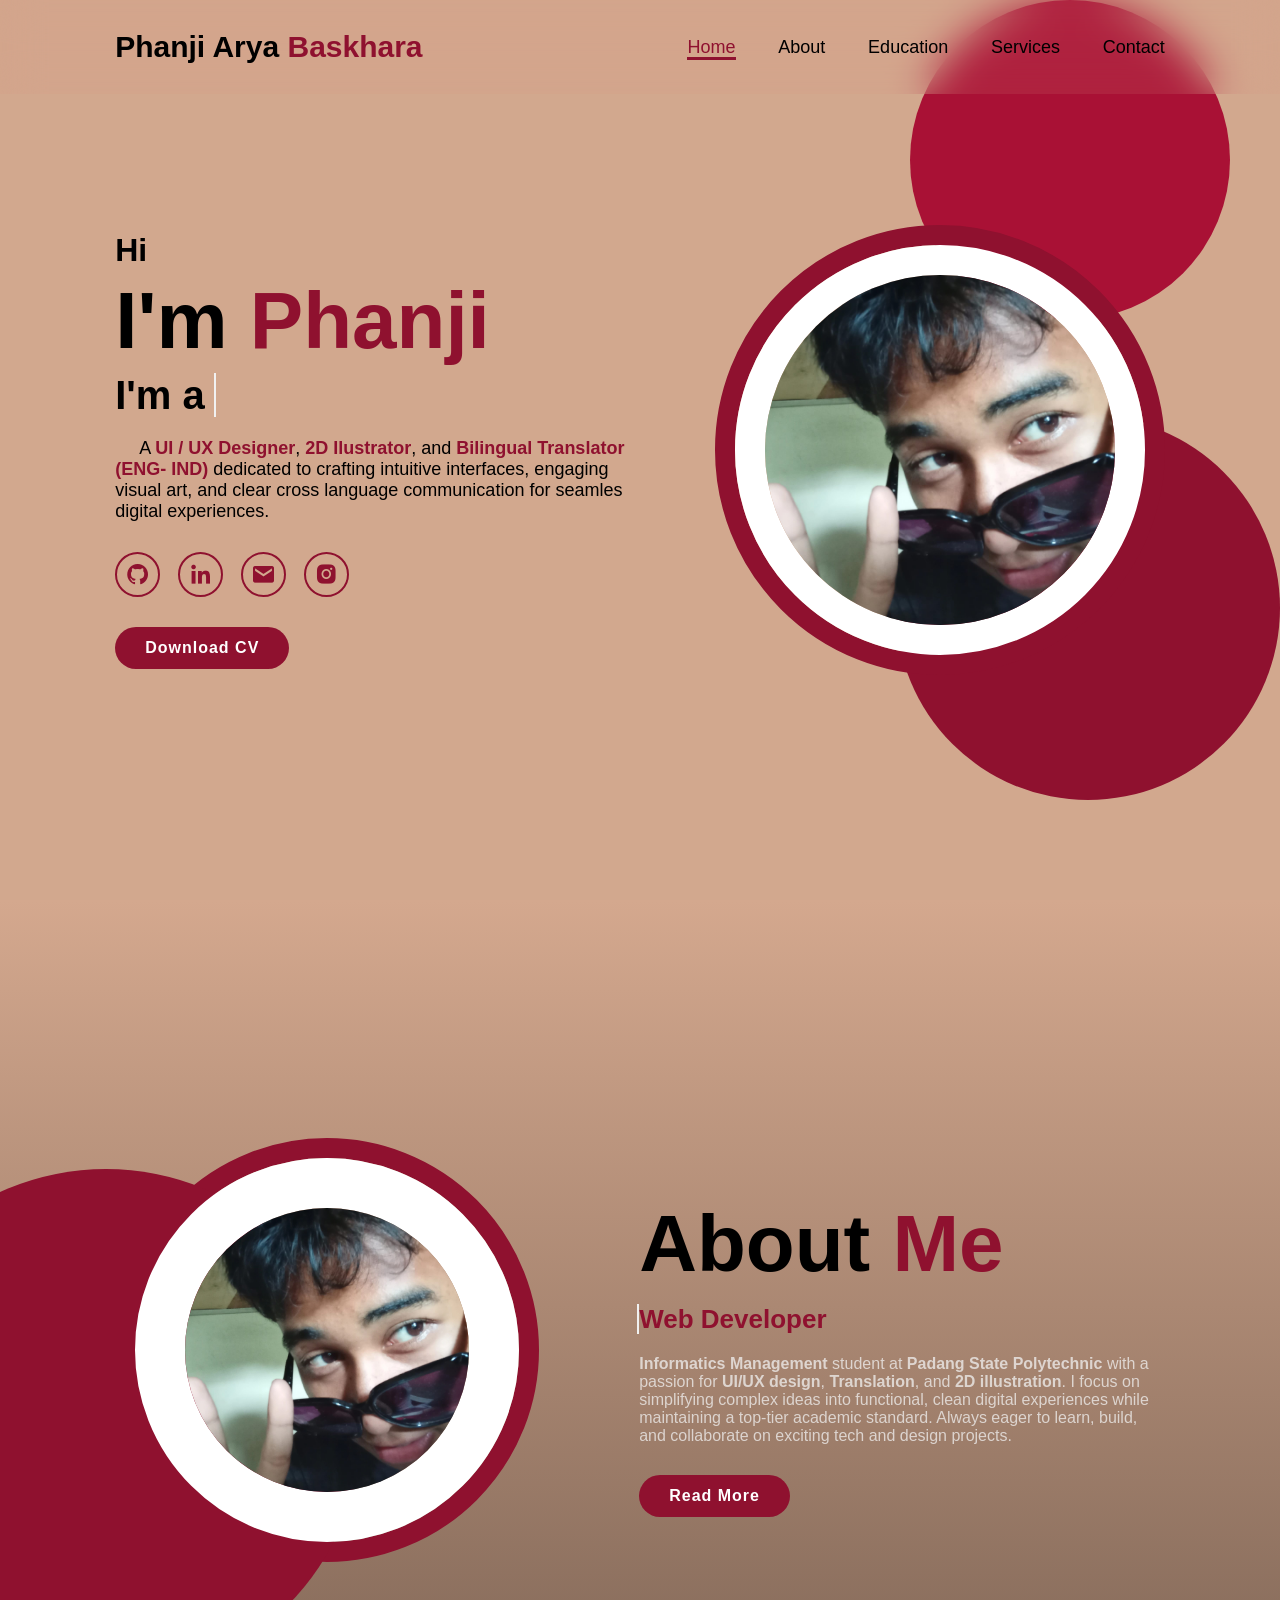
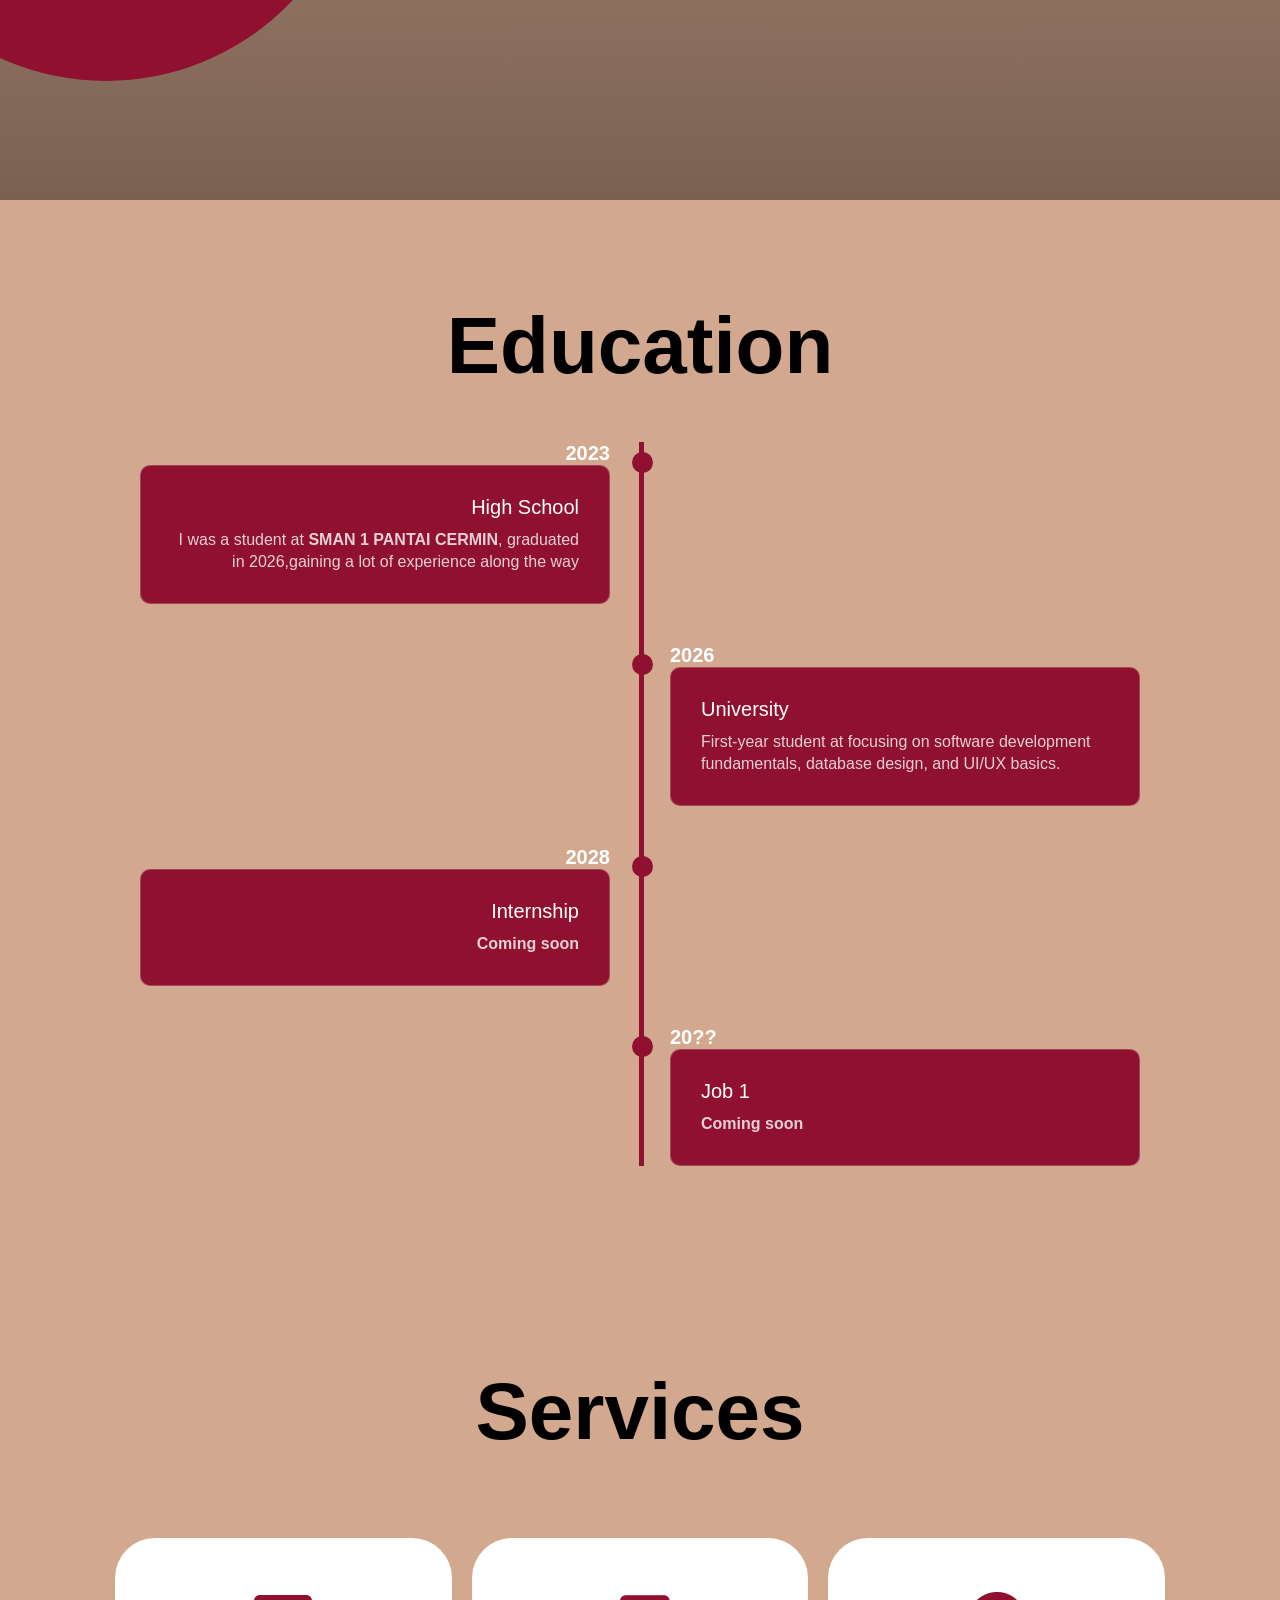
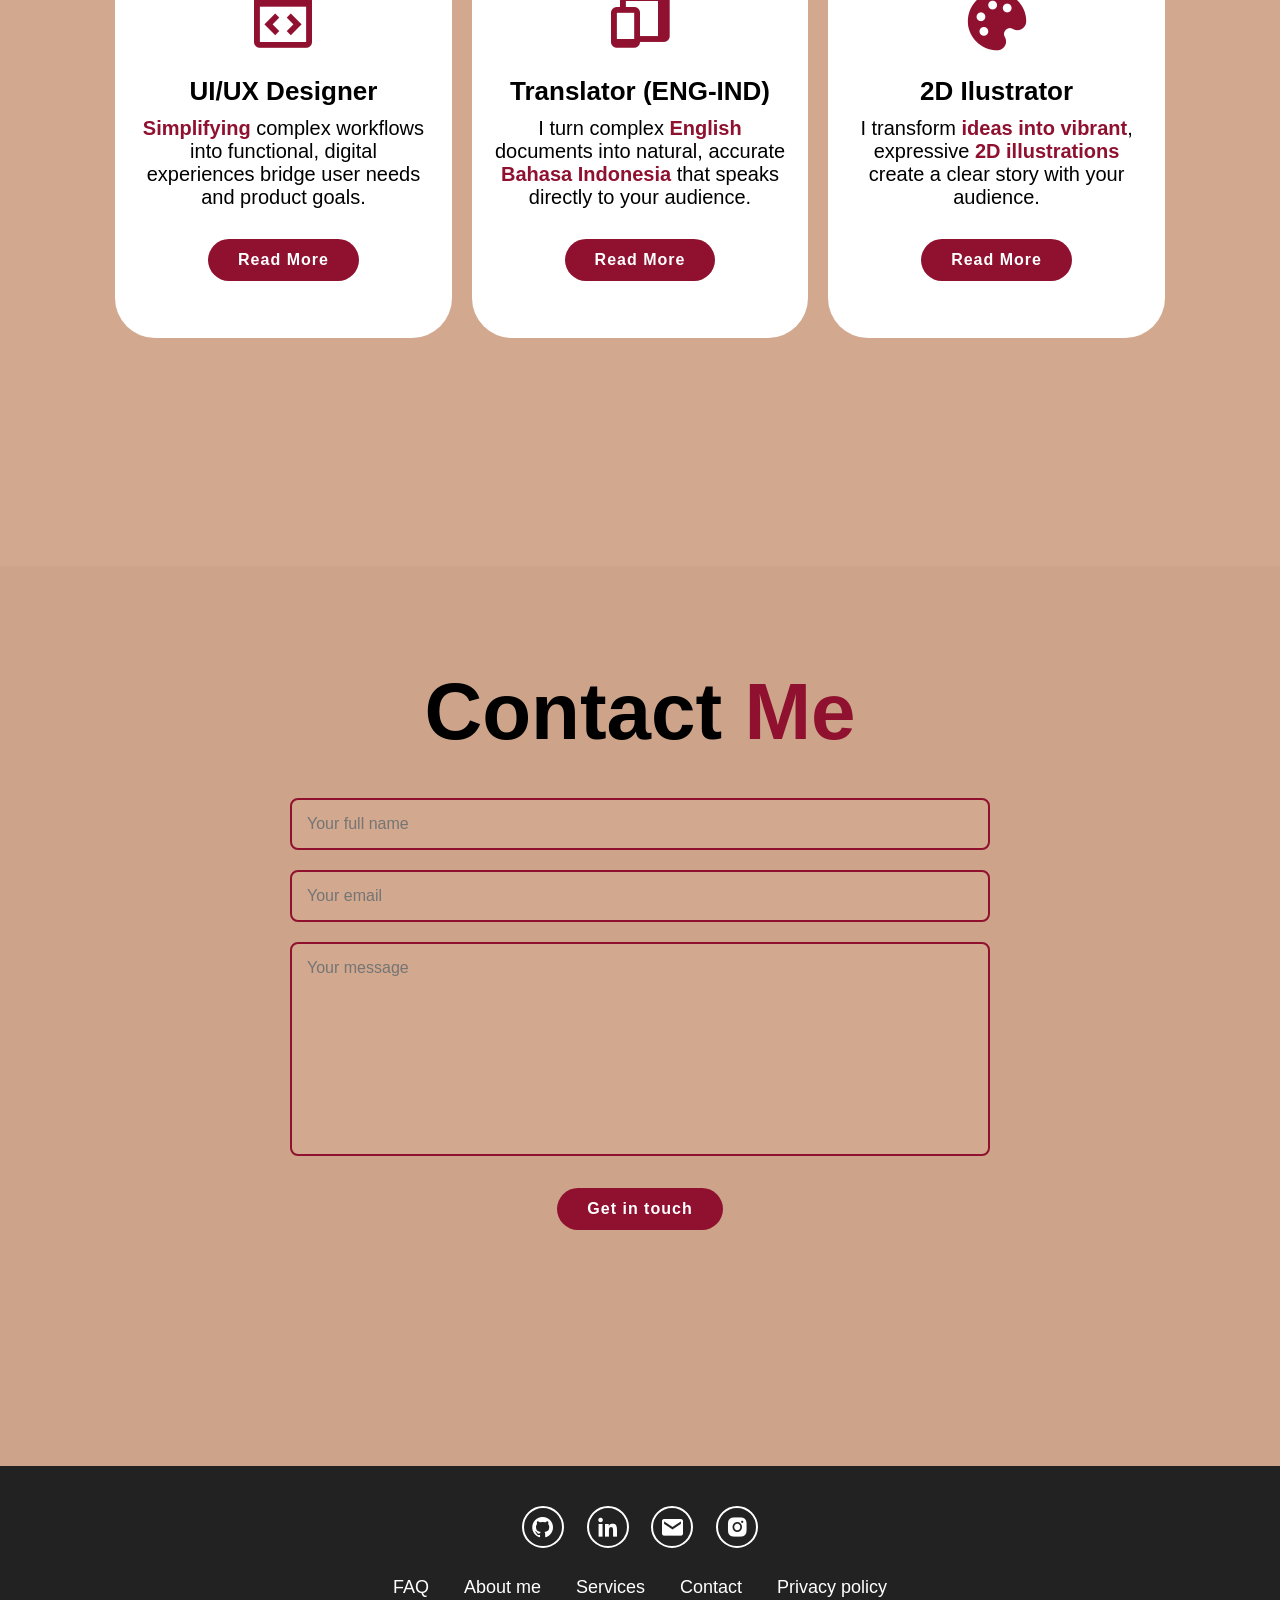
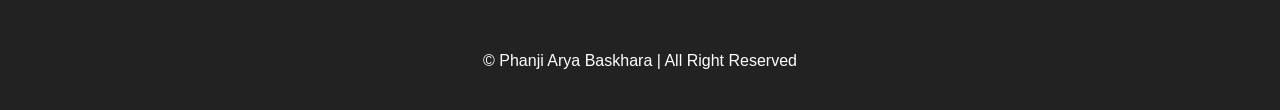
==== index.html @ 24e723c1 "index.html" ====
<!DOCTYPE html>
<html lang="en">

<head>
    <meta charset="UTF-8">
    <meta name="viewport" content="width=device-width, initial-scale=1.0">
    <title>brosilomilo</title>
    <link rel="stylesheet" href="style.css">
    <link href='https://unpkg.com/boxicons@2.1.4/css/boxicons.min.css' rel='stylesheet'>
</head>

<body>

    <!-- HEADER START -->
    <header class="header">
        <a href="#home" class="logo">
            Phanji Arya <span class="namalu">Baskhara</span>
        </a>

        <i class='bx bx-menu' id="menu-icon"></i>

        <nav class="navbar">
            <a href="#home" class="active">Home</a>
            <a href="#about">About</a>
            <a href="#education">Education</a>
            <a href="#services">Services</a>
            <a href="#contact">Contact</a>
        </nav>
    </header>
    <!-- HEADER END -->

    <!-- ============================================= -->

    <!-- HOME START -->
    <section class="home" id="home">
        <div class="home-circle-1"></div>
        <div class="home-circle-2"></div>

        <div class="home-content">
            <h3>Hi</h3>
            <h1>I'm <span>Phanji</span></h1>
            <h3 class="text-animation">I'm a <span></span></h3>
            <p>&nbsp;&nbsp;&nbsp;&nbsp;&nbsp;A <span class="bold">UI / UX Designer</span>, <span class="bold">2D
                    Ilustrator</span>, and <span class="bold">Bilingual Translator (ENG- IND)</span> dedicated to
                crafting intuitive interfaces, engaging visual art, and clear cross language communication for seamles
                digital experiences.</p>

            <div class="social-icons">
                <a href="https://github.com/brosilomilo"><i class='bx bxl-github'></i></a>
                <a href="https://www.linkedin.com/in/phanji-arya-baskhara-020354438 "><i
                        class='bx bxl-linkedin'></i></a>
                <a href="mailto:panjiaryab@gmail.com"><i class='bx bxs-envelope'></i></a>
                <a href="https://www.instagram.com/themcallme.panji"><i class='bx bxl-instagram-alt'></i></a>
            </div>

            <a href="#" class="btn">Download CV</a>
        </div>
        <div class="home-img">
            <img src="assets/pict/pan.jpeg" alt="">
        </div>
    </section>
    <!-- HOME END -->

    <!-- ============================================= -->

    <!-- ABOUT START -->
    <section class="about" id="about">

        <div class="about-circle"></div>

        <div class="about-img">
            <img src="assets/pict/pan.jpeg" alt="">
        </div>

        <div class="about-content">
            <h2 class="heading">About <span>Me</span></h2>
            <h3 class="text-animation"><span></span></h3>
            <p><span class="white-text"><spaan class="bold">Informatics Management</spaan> student at <spaan class="bold">Padang State Polytechnic</spaan> with a passion for <spaan class="bold">UI/UX design</spaan>, <spaan class="bold">Translation</spaan>, and <spaan class="bold">2D illustration</spaan>. I focus on simplifying complex ideas into functional, clean digital experiences while maintaining a top-tier academic standard. Always eager to learn, build, and collaborate on exciting tech and design projects.</span></p>
            <a href="#" class="btn">Read More</a>
        </div>

    </section>
    <!-- ABOUT END -->

    <!-- TIMELINE SECTION START -->

    <section class="timeline-section" id="education">
        <h2 class="heading">Education</h2>
        <div class="timeline-items">

            <div class="timeline-item">
                <div class="timeline-dot"></div>
                <div class="timeline-date">2023</div>
                <div class="timeline-content">
                    <h3>High School</h3>
                    <p>I was a student at <spaan class="bold">SMAN 1 PANTAI CERMIN</spaan>, graduated in 2026,gaining a lot of experience along the way</p>
                </div>
            </div>

            <div class="timeline-item">
                <div class="timeline-dot"></div>
                <div class="timeline-date">2026</div>
                <div class="timeline-content">
                    <h3>University</h3>
                    <p>First-year student at <spaan class="bold"></spaan> focusing on software development fundamentals, database design, and UI/UX basics.</p>
                </div>
            </div>

            <div class="timeline-item">
                <div class="timeline-dot"></div>
                <div class="timeline-date">2028</div>
                <div class="timeline-content">
                    <h3>Internship</h3>
                    <p><spaan class="bold">Coming soon</spaan></p>
                </div>
            </div>

            <div class="timeline-item">
                <div class="timeline-dot"></div>
                <div class="timeline-date">20??</div>
                <div class="timeline-content">
                    <h3>Job 1</h3>
                    <p><spaan class="bold">Coming soon</spaan></p>
                </div>
            </div>

        </div>


    </section>

    <!-- TIMELINE SECTION END -->


    <!-- SERVICE SECTION START -->
    <section class="services" id="services">

        <h2 class="heading">Services</h2>
        
        <div class="services-container">

            <div class="services-box">
                <i class="bx bx-code-block"></i>
                <h3>UI/UX Designer</h3>
                <p><span class="bold">Simplifying</span> complex workflows into functional, digital experiences bridge user needs and product goals.</p>
                <a href="#" class="btn">Read More</a>
            </div>

            <div class="services-box">
                <i class="bx bxs-devices"></i>
                <h3>Translator (ENG-IND)</h3>
                <p>I turn complex <span class="bold">English</span> documents into natural, accurate <span class="bold">Bahasa Indonesia</span> that speaks directly to your audience.</p>
                <a href="#" class="btn">Read More</a>
            </div>

            
            <div class="services-box">
            <i class="bx bxs-palette"></i>
                <h3>2D Ilustrator</h3>
                <p>I transform <span class="bold">ideas into vibrant</span>, expressive <span class="bold">2D illustrations</span> create a clear story with your audience.</p>
                <a href="#" class="btn">Read More</a>
            </div>

        </div>

    </section>
    <!-- SERVICE SECTION END -->

    <!-- CONTACT SECTION START -->
    <section class="contact" id="contact">
        <h2 class="heading">Contact <span>Me</span></h2>
        <form action="https://api.web3forms.com/submit" method"post">
            <div class="input-inbox">
                <input type="hidden" name="access_key" value="664ddd16-7f5d-4560-9810-f36dfad1b9b0">
                <input type="text" name="name" required placeholder="Your full name">
                <input type="email" name="email" required placeholder="Your email">
            </div>

            <textarea name="message" required id="" cols="30" rows="10" placeholder="Your message"></textarea>
            <input type="submit" value="Get in touch" class="btn">

        </form>
    </section>
    <!-- CONTACT SECTION END -->

    <footer class="footer">
        <div class="social">
            <a href="https://github.com/brosilomilo"><i class='bx bxl-github'></i></a>
                <a href="https://www.linkedin.com/in/phanji-arya-baskhara-020354438 "><i
                        class='bx bxl-linkedin'></i></a>
                <a href="mailto:panjiaryab@gmail.com"><i class='bx bxs-envelope'></i></a>
                <a href="https://www.instagram.com/themcallme.panji"><i class='bx bxl-instagram-alt'></i></a>
        </div>
        <ul class="list">
            <li>
                <a href="#">FAQ</a>
            </li>
            <li>
                <a href="#about">About me</a>
            </li>
            <li>
                <a href="#services">Services</a>
            </li>
            <li>
                <a href="#conttact">Contact</a>
            </li>
            <li>
                <a href="#">Privacy policy</a>
            </li>
        </ul>

        <p class="copyright">
            © Phanji Arya Baskhara | All Right Reserved
        </p>

    </footer> 

    <script src="script.js"></script>

</body>

</html>
---- style.css ----
* {
    margin: 0;
    padding: 0;
    box-sizing: border-box;
    text-decoration: none;
    border: none;
    outline: none;
    scroll-behavior: smooth;
    font-family: "Poopins", sans-serif;
}

:root {
    --bg-color: #d2a88e;
    --second-bg-color: #cda48a;
    --text-color: #black;
    --main-color: #8f112f;
}

html {
    font-size: 62.5%;
    overflow-x: hidden;
}

body {
    background: var(--bg-color);
    color: var(--text-color);
}

.header {
    position: fixed;
    top: 0;
    left: 0;
    width: 100%;
    padding: 3rem 9%;
    background: rgba(215, 145, 129, 0.139);
    backdrop-filter: blur(20px);
    display: flex;
    align-items: center;
    justify-content: space-between;
    z-index: 100;
}

.logo {
    font-size: 3rem;
    color: var(--text-color);
    font-weight: 800;
    cursor: pointer;
    transition: 0.3 ease;
}


.logo:hover {
    transform: scale(1.1);
}

span {
    color: var(--main-color);
}

.navbar a {
    font-size: 1.8rem;
    color: black;
    margin-left: 4rem;
    transition: 0.3s ease;
    border-bottom: 3px solid transparent;
}

.navbar a:hover,
.navbar a.active {
    color: var(--main-color);
    border-bottom: 3px solid var(--main-color);
}

#menu-icon {
    font-size: 3.6rem;
    color: var(--main-color);
    display: none;
}

section {
    min-height: 100vh;
    padding: 10rem 9% 10rem;
}

.home {
    display: flex;
    justify-content: center;
    align-items: center;
    gap: 8rem;
}

.home-circle-1 {
    position: absolute;
    background-color: var(--main-color);
    border-radius: 50%;
    height: 30vw;
    width: 30vw;
    bottom: 10rem;
    right: 0;
    z-index: -1;
}

.home-circle-2 {
    position: absolute;
    background-color: #a91135;
    border-radius: 50%;
    height: 25vw;
    width: 25vw;
    margin: 0 auto;
    top: 0;
    right: 50px;
    z-index: -1;
}

.home-content h3 {
    font-size: 3.2rem;
    font-weight: 700;
}

.home-content h3:nth-of-type(2) {
    margin-bottom: 2rem;
    font-size: 4rem;
}

.home-content h1 {
    font-size: 8rem;
    font-weight: 700;
    line-height: 1.3;
}

.home-img {
    display: grid;
    place-items: center;
    border-radius: 50%;
    border: 20px solid var(--main-color);
}

.home-img img {
    position: relative;
    background: white;
    border: 30px solid rgb(255, 255, 255);
    width: 32vw;
    border-radius: 50%;
    cursor: pointer;
}

.bold {
    font-weight: bold;
}

.home-content p {
    font-size: 1.8rem;
    font-weight: 500;
    max-width: 650px;
}

.social-icons a {
    display: inline-flex;
    justify-content: center;
    align-items: center;
    width: 4.5rem;
    height: 4.5rem;
    background: transparent;
    font-size: 2.5rem;
    border: 0.2rem solid var(--main-color);
    border-radius: 50%;
    color: var(--main-color);
    margin: 3rem 1.5rem 3rem 0;
    transition: 0.3s ease;
}

.social-icons a:hover {
    color: white;
    transform: scale(1.3)translateY(-5px);
    background-color: var(--main-color);
}

.btn {
    display: inline-block;
    padding: 1rem 2.8rem;
    background: var(--main-color);
    border-radius: 4rem;
    font-size: 1.6rem;
    color: white;
    border: 2px solid transparent;
    letter-spacing: 0.1rem;
    font-weight: 600;
    transition: 0.3 ease;
    cursor: pointer;
}

.btn:hover {
    transform: scale(1.05);
    background: var(--bg-color);
    color: var(--main-color);
    border: 2px solid var(--main-color);
}

.text-animation {
    font-size: 34px;
    font-weight: 600;
    min-width: 280px;
}

.text-animation span {
    position: relative;
}

.text-animation span::before {
    content: 'Web Developer';
    color: var(--main-color);
    animation: words 20s infinite;
}

.text-animation span::after {
    content: '';
    background-color: var(--bg-color);
    position: absolute;
    width: calc(100% + 8px);
    height: 100%;
    border-left: 2px solid #f1f1f1;
    right: -8px;
    animation: cursor 0.6s infinite, typing 20s steps(14) infinite;
}

@keyframes cursor {
    to {
        border-left: 2px solid var(--main-color);
    }
}

@keyframes words {

    0%,
    20% {
        content: '2D Ilustrator';
    }

    21%,
    40% {
        content: 'UI / UX Designer';
    }

    41%,
    60% {
        content: 'Translator ENG IND';
    }

    61%,
    80% {
        content: 'UI / UX Designer';
    }

    81%,
    100% {
        content: 'Translator ENG IND';
    }
}

@keyframes typing {

    10%,
    15%,
    30%,
    35%,
    50%,
    55%,
    70%,
    75%,
    90%,
    95% {
        width: 0;
    }

    5%,
    20%,
    25%,
    40%,
    45%,
    60%,
    65%,
    80%,
    85% {
        width: calc(100% + 8px);
    }
}

.about {
    display: flex;
    align-items: center;
    justify-content: center;
    gap: 10rem;
    background: var(--second-bg-color);
    background: linear-gradient(to bottom, rgb(212, 168, 142), rgba(0, 0, 0, 0.422)), url(https://i.pinimg.com/736x/37/92/c1/3792c10fc5742c0f79e479e4283535b1.jpg);
    background-size: contain;
    background-position: center;
}

.about-circle {
    position: absolute;
    left: -150px;
    margin-top: 15rem;
    height: 40vw;
    width: 40vw;
    border-radius: 50%;
    background-color: var(--main-color);
}

.about-img {
    display: grid;
    place-items: center;
    border-radius: 50%;
    border: 20px solid var(--main-color);
}

.about-img img {
    position: relative;
    border: 50px solid white;
    width: 30vw;
    border-radius: 50%;
    cursor: pointer;
}

.heading {
    text-align: center;
    font-size: 8rem;
}

.about-content h2 {
    text-align: left;
    line-height: 1.5;
}

.about-content h3 {
    font-size: 2.6rem;
}

.about-content p {
    font-size: 1.6rem;
    margin: 2rem 0 3rem;
}

.about-content .text-animation span::before {
    content: 'Web Developer';
    color: var(--main-color);
    animation: words 20s infinite;
}

.about-content .text-animation span::after {
    content: '';
    background-color: transparent;
    position: absolute;
    width: calc(100% + 8px);
    height: 100%;
    border-left: 2px solid #f1f1f1;
    right: -8px;
    animation: cursor 0.6s infinite, typing 20s steps(14) infinite;
}

.white-text {
    color: #f1f1f1bd;
}

.timeline-section {
    min-height: 100vh;
    padding: 100px 15px;
    background-color: var(--bg-color);
}

.timeline-section h2 {
    margin-bottom: 5rem;
}

.timeline-items {
    max-width: 1000px;
    margin: auto;
    display: flex;
    flex-wrap: wrap;
    position: relative;
}

.timeline-items::before {
    content: '';
    position: absolute;
    width: 5px;
    height: 100%;
    background-color: var(--main-color);
    left: calc(50% - 1px);
}

.timeline-item {
    margin-bottom: 40px;
    width: 100%;
    position: relative;
}


.timeline-item:last-child {
    margin-bottom: 0;
}

.timeline-item:nth-child(odd) {
    padding-right: calc(50% + 30px);
    text-align: right;
}

.timeline-item:nth-child(even) {
    padding-left: calc(50% + 30px);
}

.timeline-dot {
    height: 21px;
    width: 21px;
    background-color: var(--main-color);
    position: absolute;
    left: calc(50% - 8px);
    border-radius: 50%;
    top: 10px;
}

.timeline-date {
    font-size: 20px;
    font-weight: 800;
    color: white;
    margin: 6px 0 15;
}

.timeline-content {
    background-color: var(--main-color);
    backdrop-filter: blur(20px);
    border: 1px solid rgba(224, 224, 224, 0.25);
    padding: 30px;
    border-radius: 1em;
    cursor: pointer;
    transition: 0.3 ease;
}

.timeline-content:hover {
    transform: scale(1.05);
}

.timeline-content h3 {
    font-size: 20px;
    color: white;
    margin: 0 0 10px;
    text-transform: capitalize;
    font-weight: 500;
}

.timeline-content p {
    color: white;
    opacity: 0.8;
    font-size: 16px;
    font-weight: 400;
    line-height: 22px;
}

.services h2 {
    margin-bottom: 8rem;
    text-align: center;
}

.services-container {
    display: flex;
    align-items: center;
    justify-content: center;
    flex-wrap: wrap;
    gap: 2rem;
    max-width: 100%;
}


.services-container .services-box {
    flex: 1 1 30rem;
    display: flex;
    flex-direction: column;
    align-items: center;
    justify-content: center;
    background-color: white;
    padding: 3rem 2rem 4rem;
    height: 400px;
    border-radius: 4rem;
    text-align: center;
    border: 0.2rem solid rgba(224, 224, 224, );
    cursor: pointer;
    transition: 0.4 ease;
}

.services-container .services-box:hover {
    border-color: var(--main-color);
    transform: scale(1.02);
    background-color: white;
    color: black;
}

.services-box i {
    font-size: 7rem;
    margin-bottom: 2rem;
    color: var(--main-color);
}

.services-box h3 {
    font-size: 2.6rem;
}

.services-box p {
    font-size: 2rem;
    margin: 1rem 0 3rem;
}

::-webkit-scrollbar {
    width: 15px;
}

::-webkit-scrollbar-thumb {
    background-color: var(--main-color);
}

::-webkit-scrollbar-track {
    background-color: white;
    width: 50px;
}

.contact {
    background-color: var(--second-bg-color);
}

.contact h2 {
    margin-bottom: 3rem;
    text-align: center;
}

.contact form {
    max-width: 70rem;
    margin: 1rem auto;
    text-align: center;
    margin-bottom: 3rem;
}

.contact form .input-inbox {
    display: flex;
    justify-content: center;
    flex-wrap: wrap;
}

.contact form .input-inbox input,
.contact form textarea {
    width: 100%;
    padding: 1.5rem;
    font-size: 1.6rem;
    color: var(--text-color);
    background: var(--bg-color);
    border-radius: 0.8rem;
    border: 2px solid var(--main-color);
    margin: 1rem 0;
    resize: none;
}

.contact form .btn {
    margin-top: 2rem;
}

.footer {
    position: relative;
    bottom: 0;
    width: 100%;
    padding: 40px 0;
    background-color: rgb(34, 34, 34);
}

.footer .social {
    text-align: center;
    padding-bottom: 25px;
    color: white;
}

.footer .social a {
    font-size: 25px;
    color: white;
    border: 2px solid white;
    width: 42px;
    height: 42px;
    line-height: 42px;
    display: inline-block;
    text-align: center;
    border-radius: 50%;
    margin: 0 10px;
    transition: 0.3s ease-in-out;
}

.footer .social a:hover {
    transform: scale(1.2)translateY(-10px);
    background-color: white;
    color: rgb(34, 34, 34);
}

.footer ul {
    margin-top: 0;
    padding: 0;
    font-size: 18px;
    line-height: 1.6;
    margin-bottom: 0;
    text-align: center;
}

.footer ul li a {
    color: white;
    border-bottom: 3px solid transparent;
    transition: 0.3 ease;
}

.footer ul li a:hover {
    border-bottom: 3px solid white;
}

.footer ul li {
    display: inline-block;
    padding: 0 15px;
}

.footer .copyright {
    margin-top: 50px;
    text-align: center;
    font-size: 16px;
    color: white;
}

.footer ul li a {
    color: white;
    border-bottom: 3px solid transparent;
    transition: 0.3 ease;
}

.footer ul li a:hover {
    border-bottom: 3px solid white;
}

.footer ul li {
    display: inline-block;
    padding: 0 15px;
}

.footer .copyright {
    margin-top: 50px;
    text-align: center;
    font-size: 16px;
    color: white;
}


@media(max-width:1200px) {
    html {
        font-size: 55%;
    }

    .home-circle-1 {
        bottom: 5rem;
        width: 30vw;
        height: 30vw;
    }

    .home-content h3:nth-of-type(2) {
        font-size: 3rem;
    }
}

@media(max-width:991px) {
    header {
        padding: 2rem 3%;
    }

    section {
        padding: 7rem;
    }

    .footer {
        padding: 2rem 3%;
    }
}

@media(max-width:895px) {
    #menu-icon {
        display: block;
    }

    .navbar {
        position: absolute;
        top: 100%;
        right: 0;
        width: 50%;
        padding: 1rem 3%;
        background: white;
        border-left: 2px solid var(--main-color);
        border-bottom: 2px solid var(--main-color);
        border-bottom-left-radius: 2rem;
        display: none;
    }

    .navbar.active {
        display: block;
    }

    .navbar a {
        display: block;
        color: black;
        font-size: 2rem;
        margin: 3rem 0;
    }

    .navbar a:hover {
        color: black;
    }

    .home {
        flex-direction: column-reverse;
        margin: 5rem 4rem;
    }

    .home-circle-1 {
        width: 60vw;
        height: 60vw;
        top: 25rem;
    }

    .home-circle-2 {
        width: 55vw;
        height: 55vw;
        top: 10rem;
    }

    .home-img {
        display: grid;
        border: none;
        border-radius: 50%;
    }

    .home-content h3 {
        font-size: 2.6rem;
    }

    .home-content h3:nth-of-type(2) {
        font-size: 4rem;
    }

    .home-circle-1 h1 {
        font-size: 5rem;
    }

    .home-img img {
        width: 70vw;
        margin-top: 4rem;
        border: 25px solid var(--main-color);
    }

    .about {
        flex-direction: column-reverse;
    }

    .about-circle {
        height: 50vw;
        width: 50vw;
    }

    .about-content {
        margin: 1rem 4rem;
    }

    .about-img {
        border: none;
    }

    .about img {
        width: 70vw;
        margin-top: 1rem;
        border: none;
        margin-bottom: 3rem;
        border: 25px solid var(--main-color);
    }

    .services h2 {
        margin-bottom: 3rem;
    }

    .timeline-items::before {
        left: 7px;
    }

    .timeline-item:nth-child(odd) {
        padding-right: 0;
        text-align: left;
    }

    .timeline-item:nth-child(odd),
    .timeline-item:nth-child(even) {
        padding-left: 37px;
    }

    .timeline-dot {
        left: 0;
    }
}

@media(max-width:768px){
    html::-webkit-scrollbar,
    body::-webkit-scrollbar{
        display: none;
    }
}

@media(max-width:615px){
    .home-content h3:nth-of-type(2) {
        font-size: 2.6rem;
    }
}
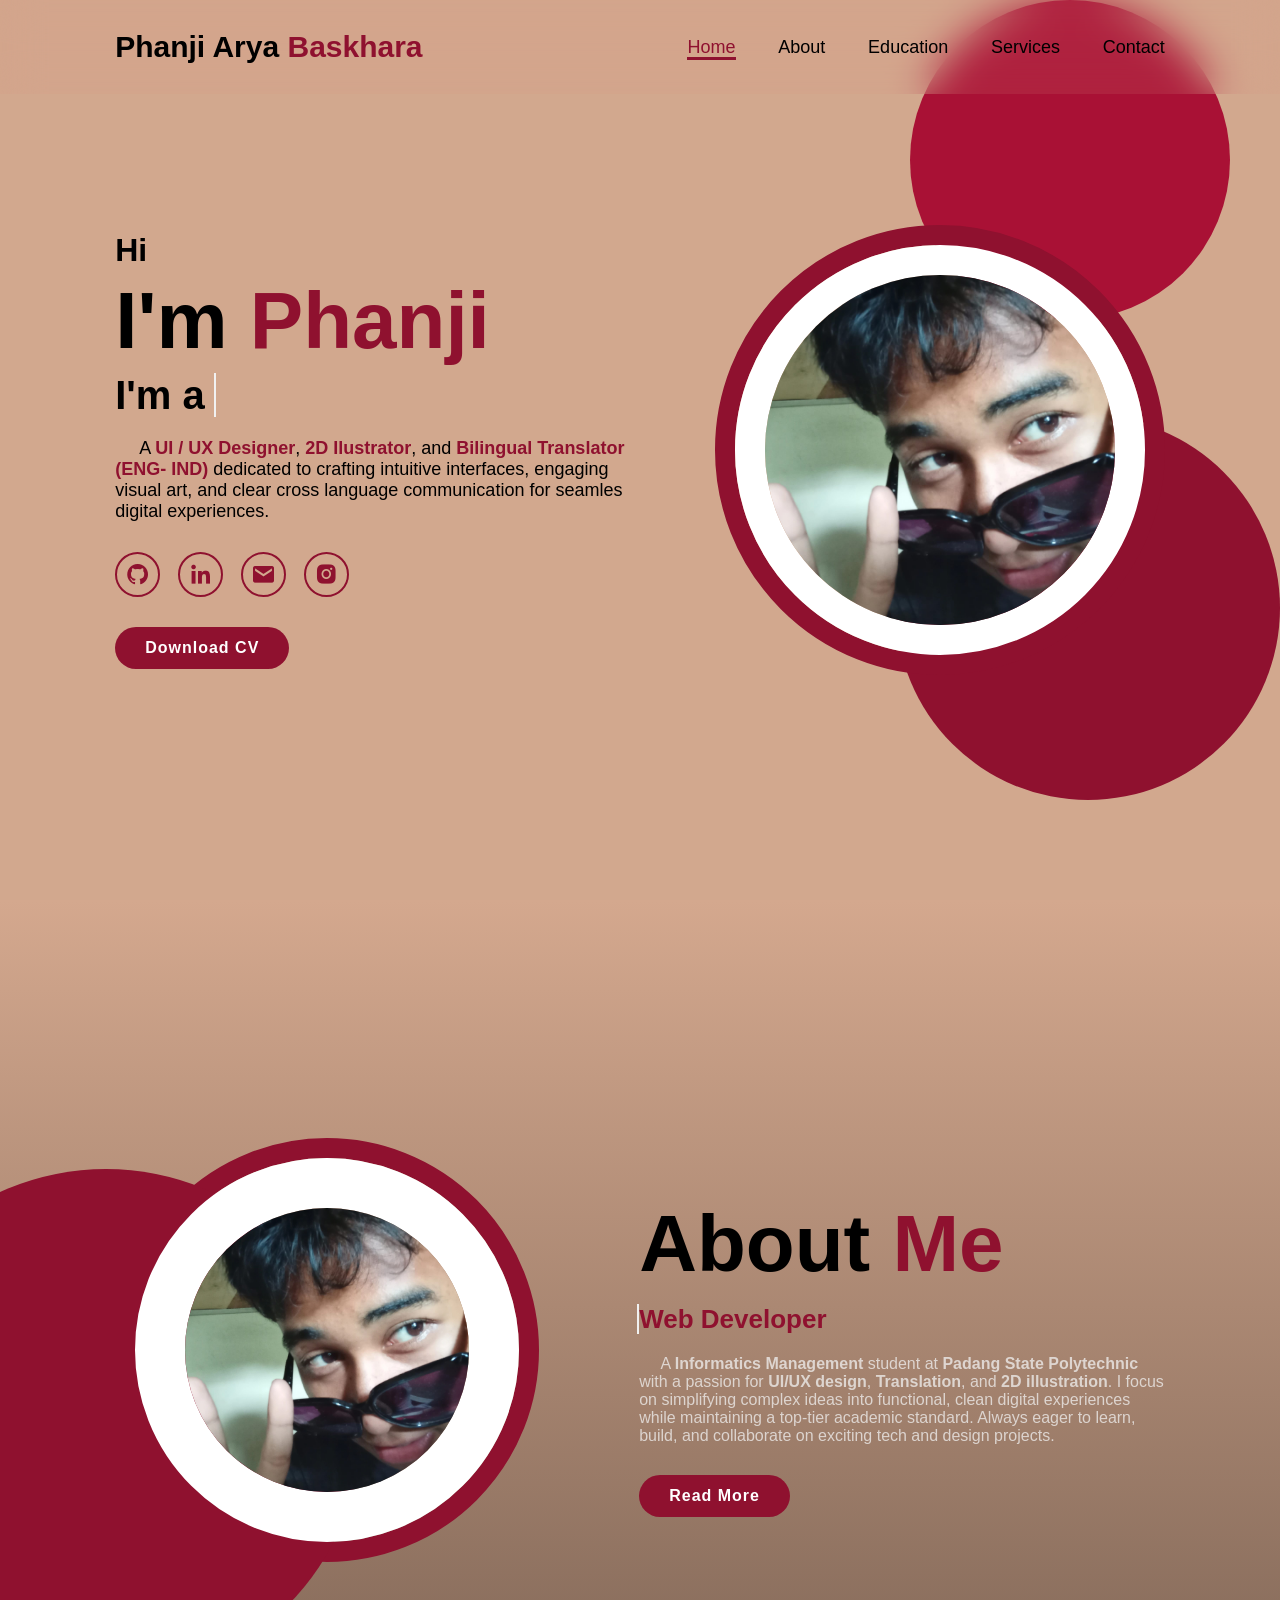
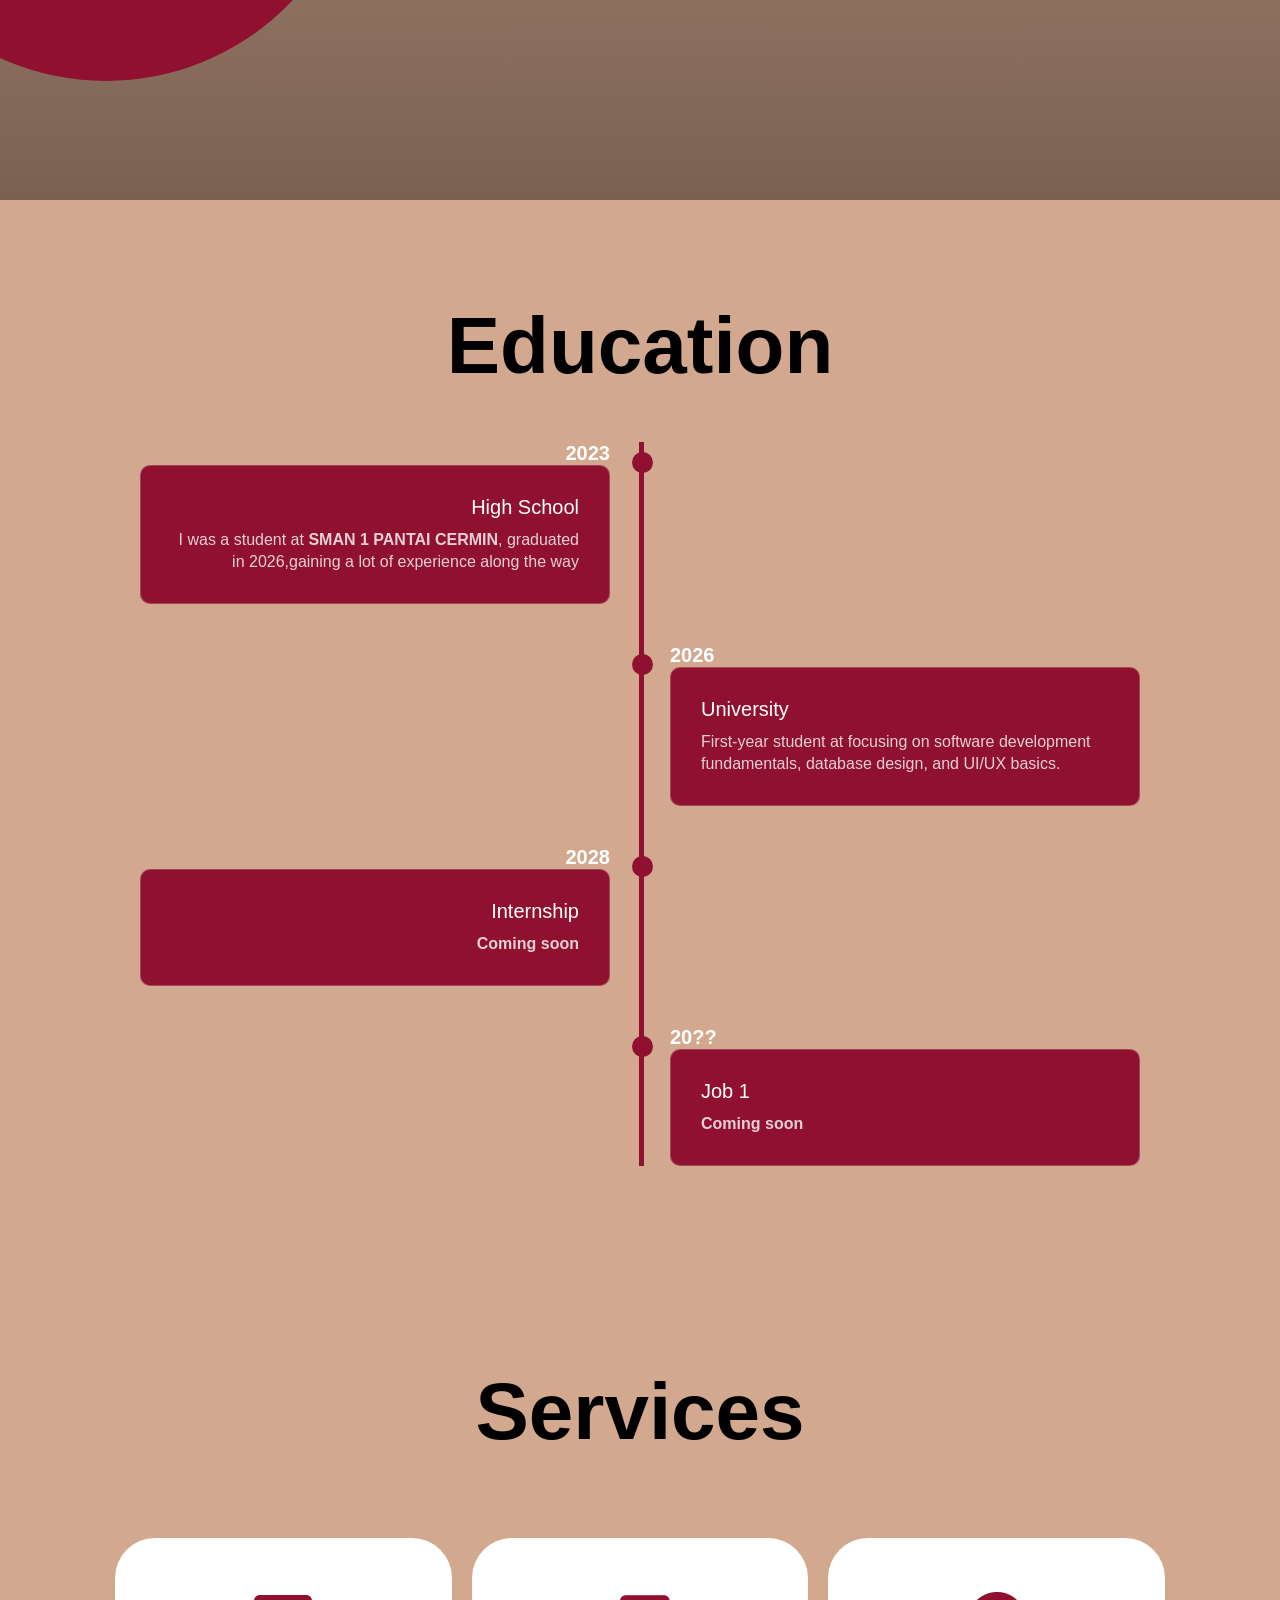
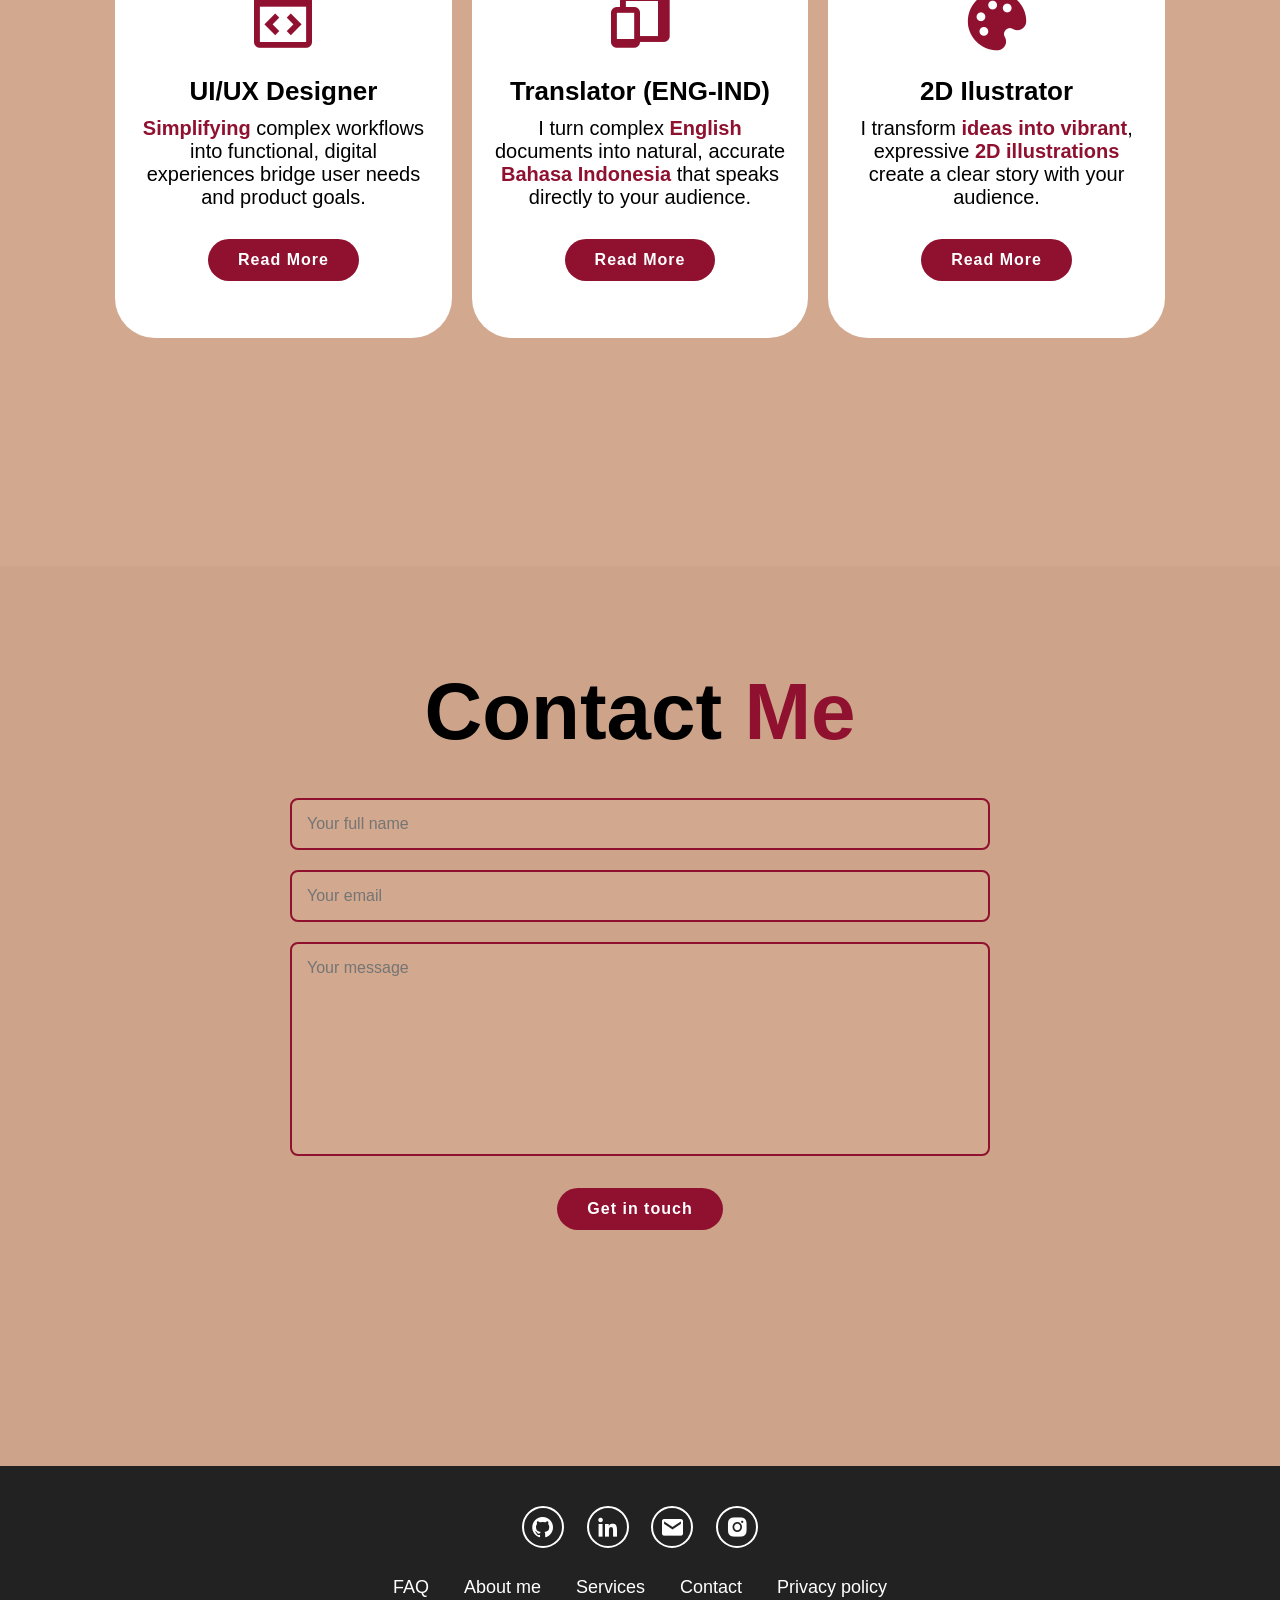
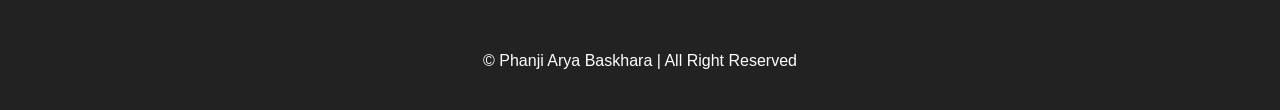
==== commit 77fe00f3: "index.html" ====
--- a/index.html
+++ b/index.html
@@ -75,7 +75,7 @@
         <div class="about-content">
             <h2 class="heading">About <span>Me</span></h2>
             <h3 class="text-animation"><span></span></h3>
-            <p><span class="white-text"><spaan class="bold">Informatics Management</spaan> student at <spaan class="bold">Padang State Polytechnic</spaan> with a passion for <spaan class="bold">UI/UX design</spaan>, <spaan class="bold">Translation</spaan>, and <spaan class="bold">2D illustration</spaan>. I focus on simplifying complex ideas into functional, clean digital experiences while maintaining a top-tier academic standard. Always eager to learn, build, and collaborate on exciting tech and design projects.</span></p>
+            <p><span class="white-text">&nbsp;&nbsp;&nbsp;&nbsp;&nbsp;A <spaan class="bold">Informatics Management</spaan> student at <spaan class="bold">Padang State Polytechnic</spaan> with a passion for <spaan class="bold">UI/UX design</spaan>, <spaan class="bold">Translation</spaan>, and <spaan class="bold">2D illustration</spaan>. I focus on simplifying complex ideas into functional, clean digital experiences while maintaining a top-tier academic standard. Always eager to learn, build, and collaborate on exciting tech and design projects.</span></p>
             <a href="#" class="btn">Read More</a>
         </div>
 
@@ -169,7 +169,7 @@
     <!-- CONTACT SECTION START -->
     <section class="contact" id="contact">
         <h2 class="heading">Contact <span>Me</span></h2>
-        <form action="https://api.web3forms.com/submit" method"post">
+        <form action="https://api.web3forms.com/submit" method="post">
             <div class="input-inbox">
                 <input type="hidden" name="access_key" value="664ddd16-7f5d-4560-9810-f36dfad1b9b0">
                 <input type="text" name="name" required placeholder="Your full name">
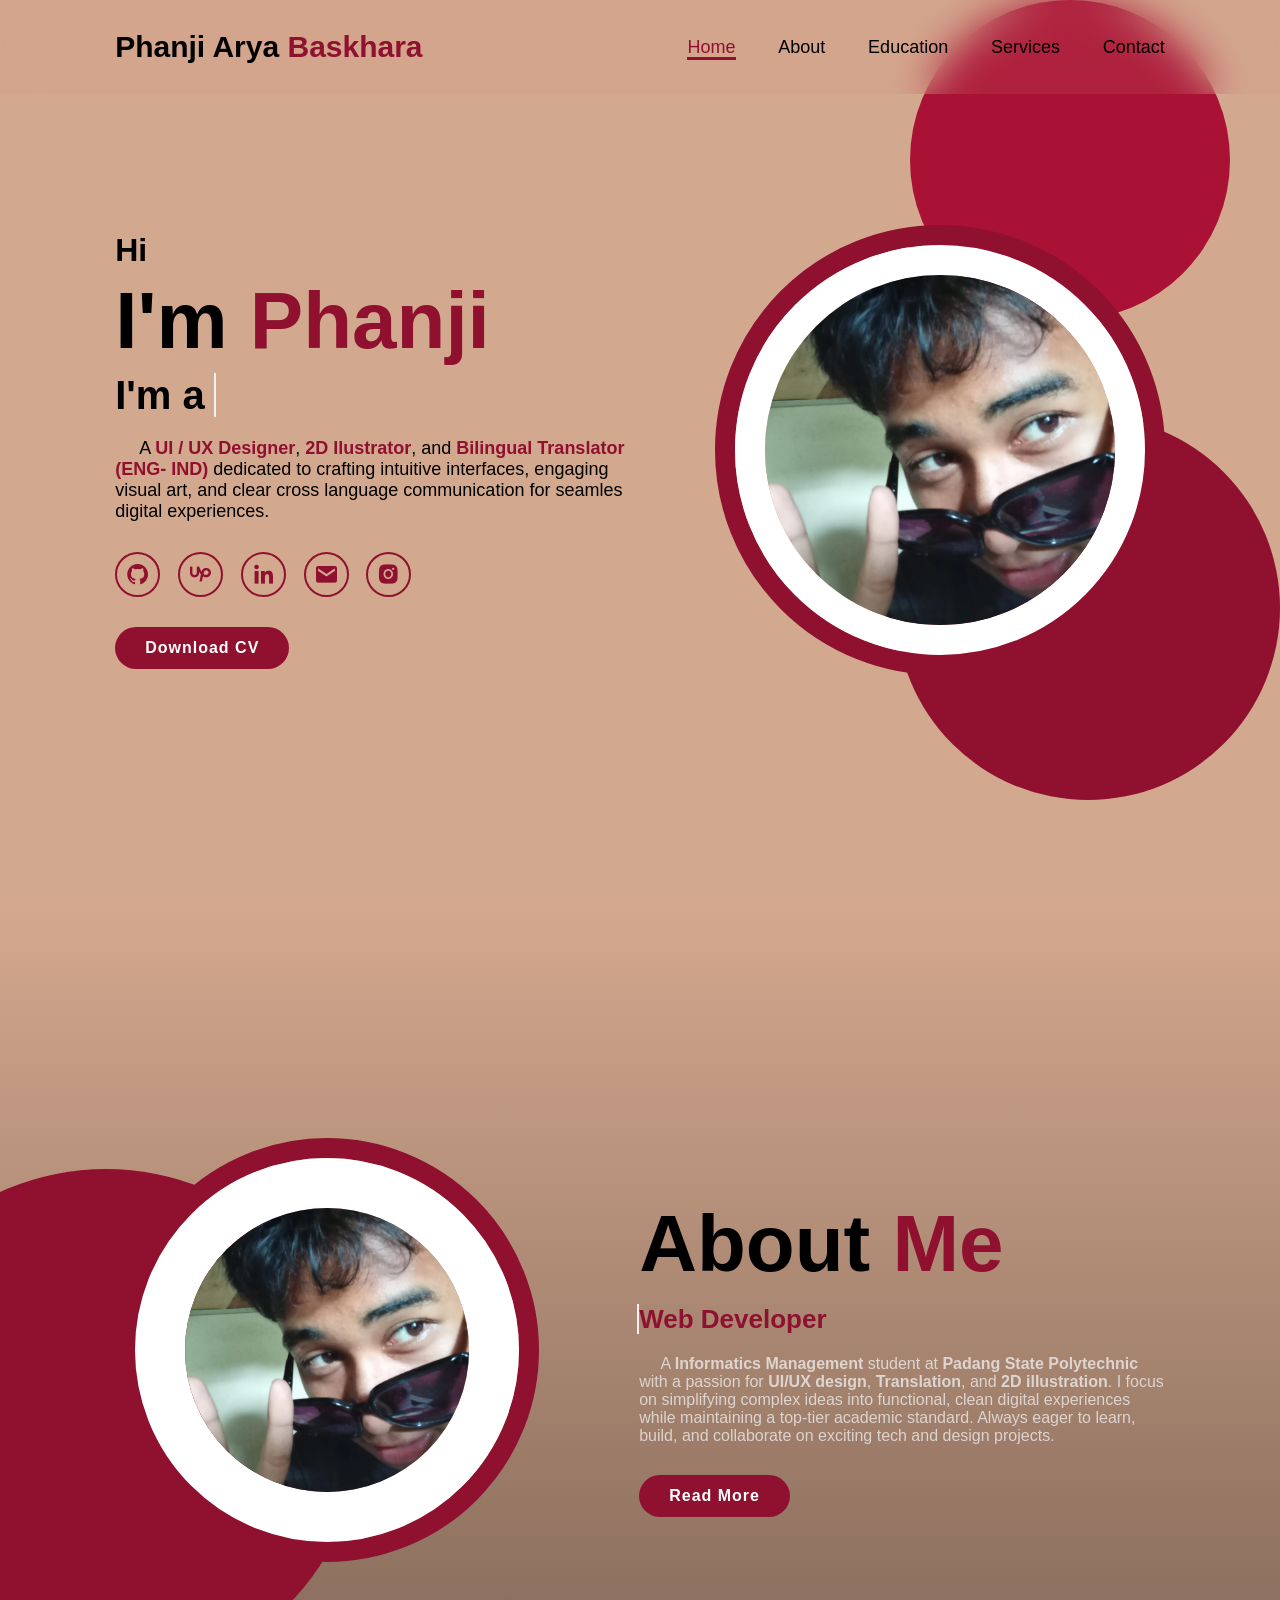
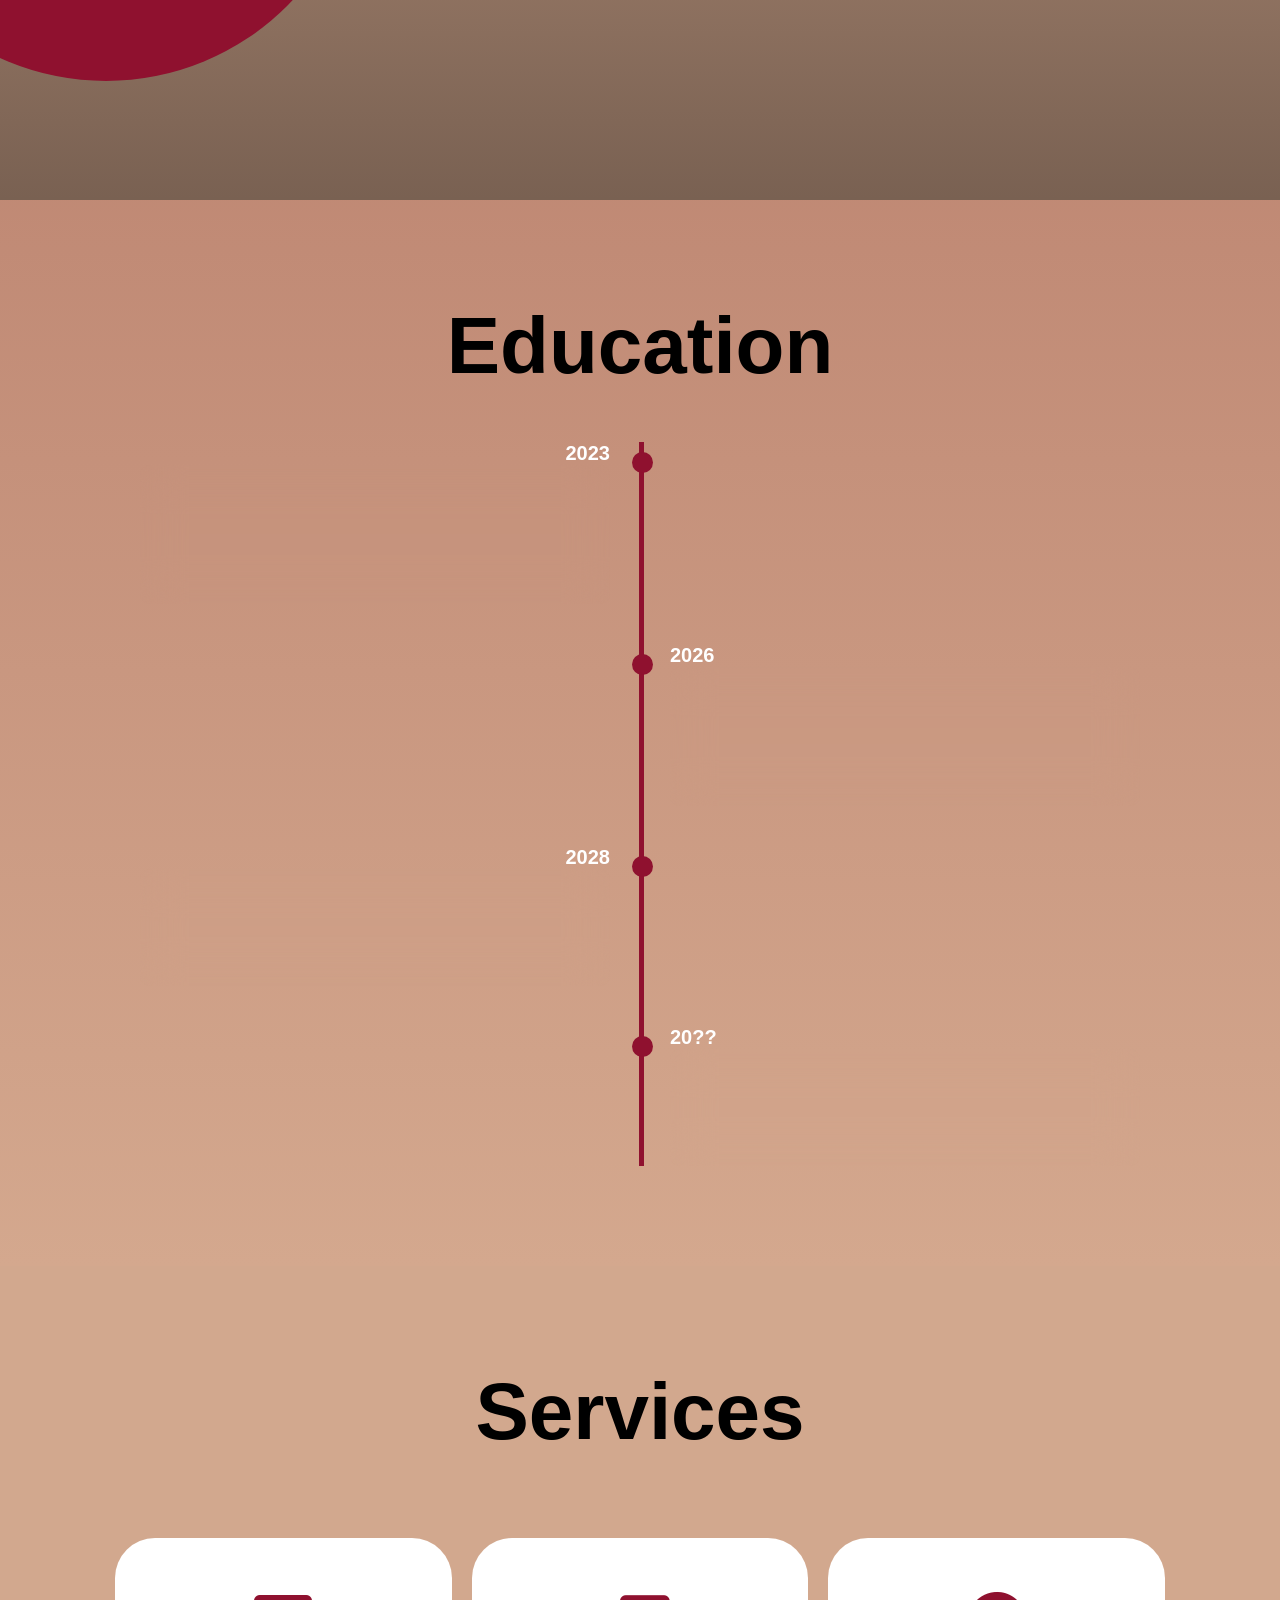
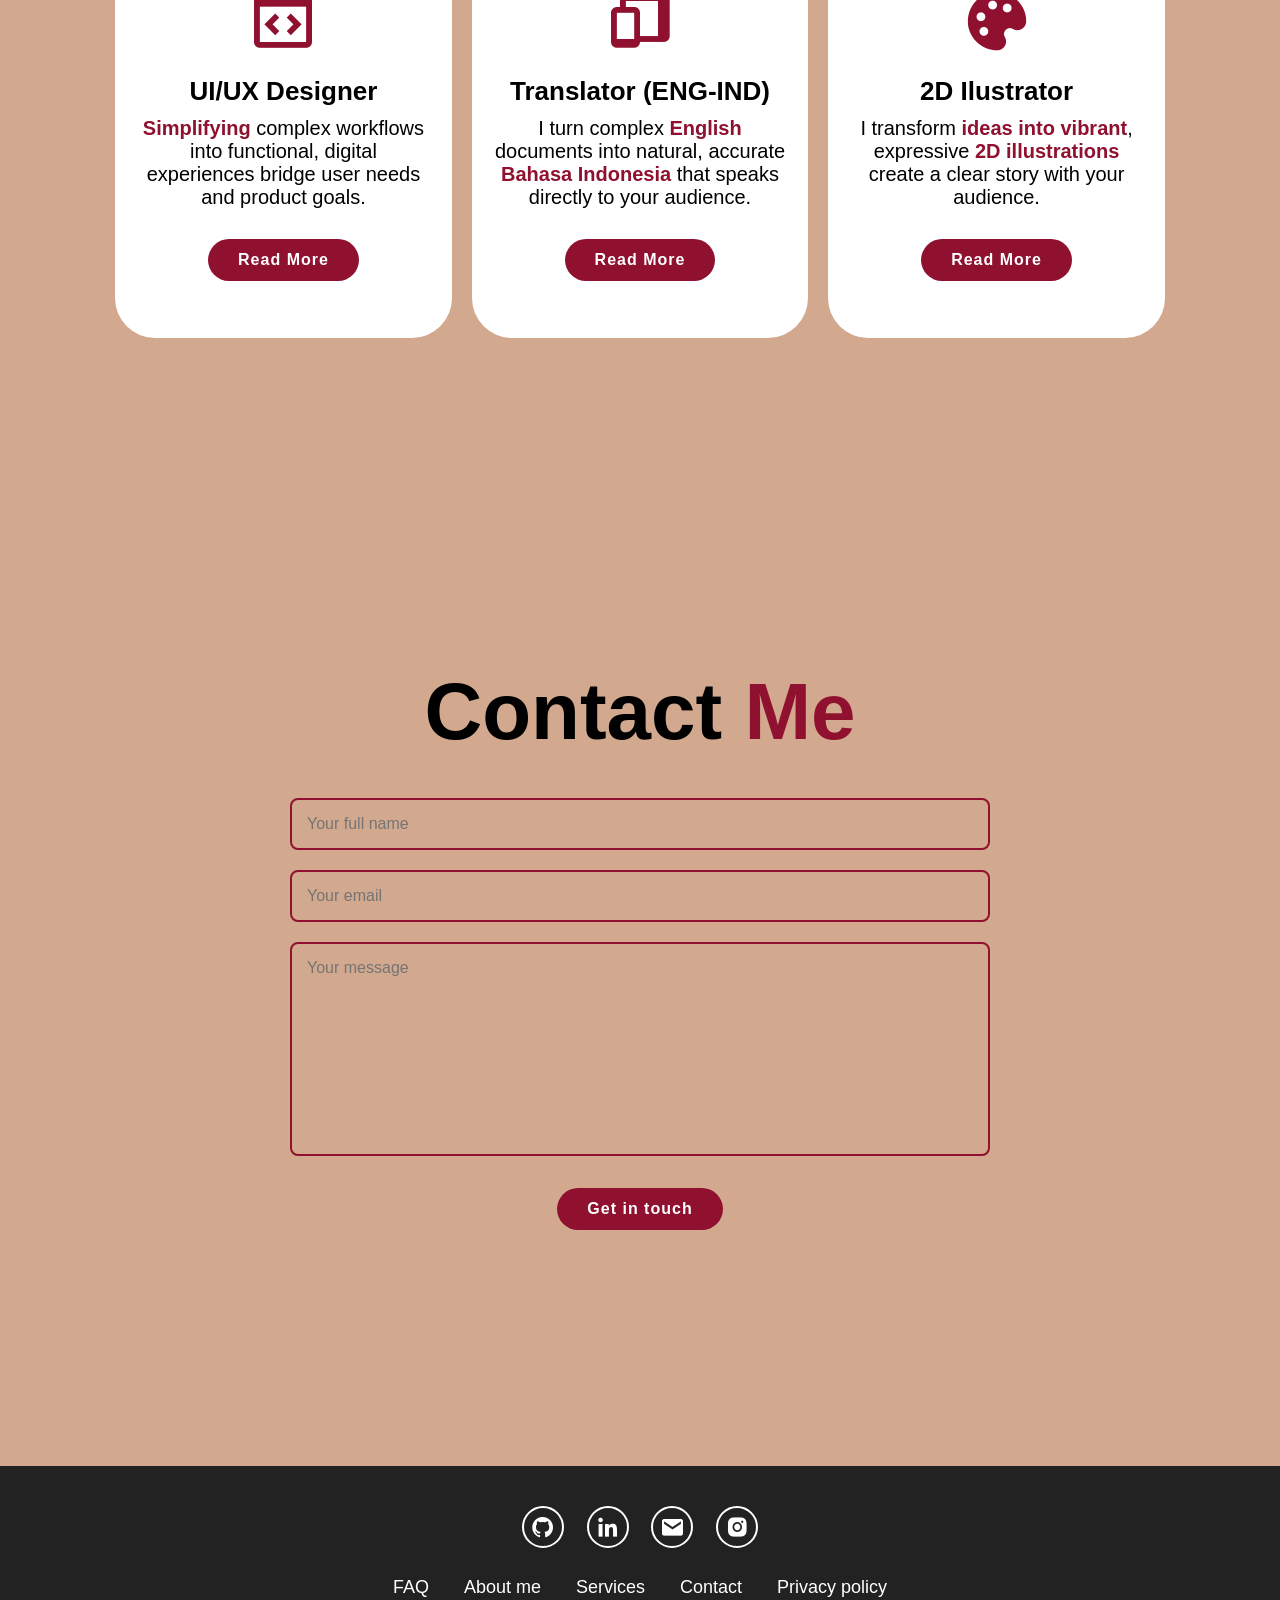
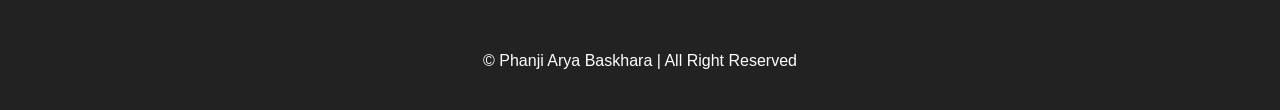
==== commit 0081067b: "index.html" ====
--- a/index.html
+++ b/index.html
@@ -47,6 +47,7 @@
 
             <div class="social-icons">
                 <a href="https://github.com/brosilomilo"><i class='bx bxl-github'></i></a>
+                <a href="https://www.upwork.com/freelancers/~01bf50e841dba14cef"><i class='bx bxl-upwork'></i></a>
                 <a href="https://www.linkedin.com/in/phanji-arya-baskhara-020354438 "><i
                         class='bx bxl-linkedin'></i></a>
                 <a href="mailto:panjiaryab@gmail.com"><i class='bx bxs-envelope'></i></a>
--- a/style.css
+++ b/style.css
@@ -14,6 +14,7 @@
     --second-bg-color: #cda48a;
     --text-color: #black;
     --main-color: #8f112f;
+    --add-color: #322c2c;
 }
 
 html {
@@ -364,7 +365,8 @@
 .timeline-section {
     min-height: 100vh;
     padding: 100px 15px;
-    background-color: var(--bg-color);
+    background-color: var(--add-color);
+    background: linear-gradient(to top, rgb(212, 168, 142), rgba(121, 16, 16, 0.201));
 }
 
 .timeline-section h2 {
@@ -522,7 +524,7 @@
 }
 
 .contact {
-    background-color: var(--second-bg-color);
+    background-color: var(--bg-color);
 }
 
 .contact h2 {
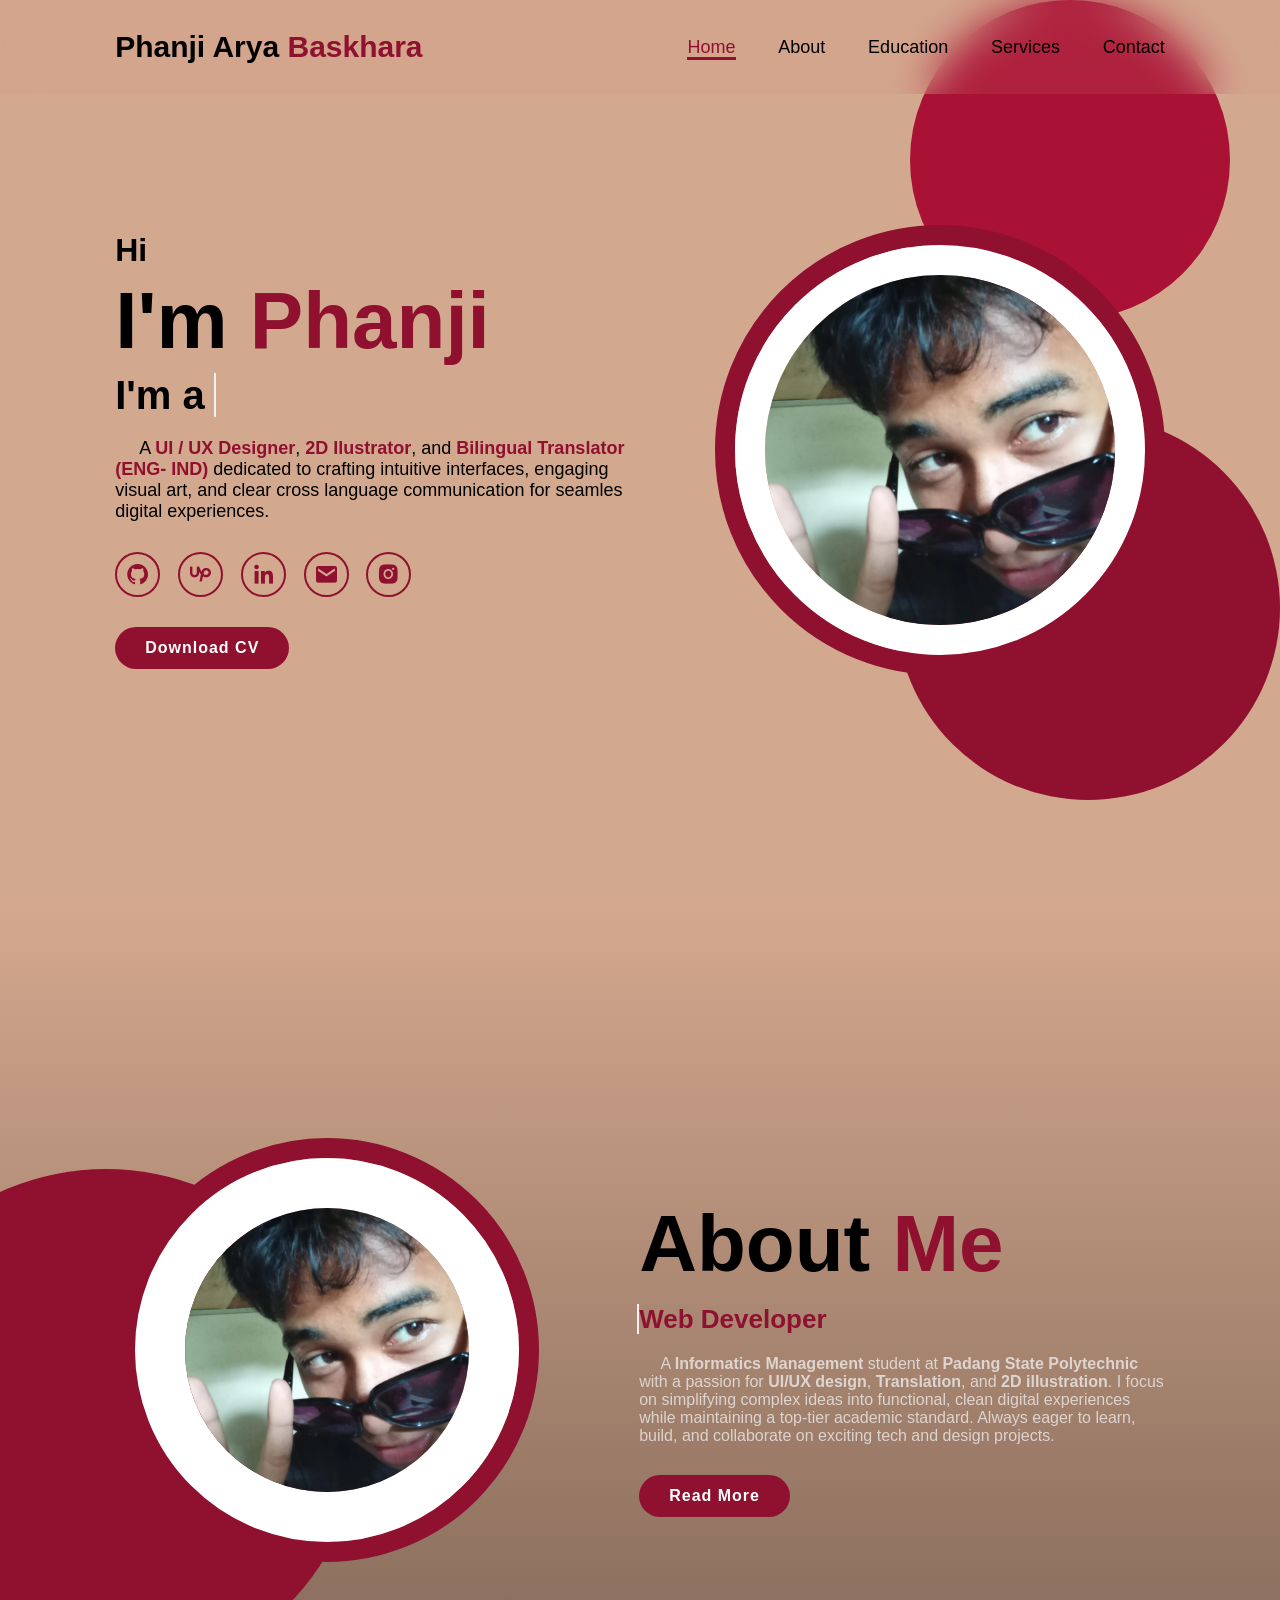
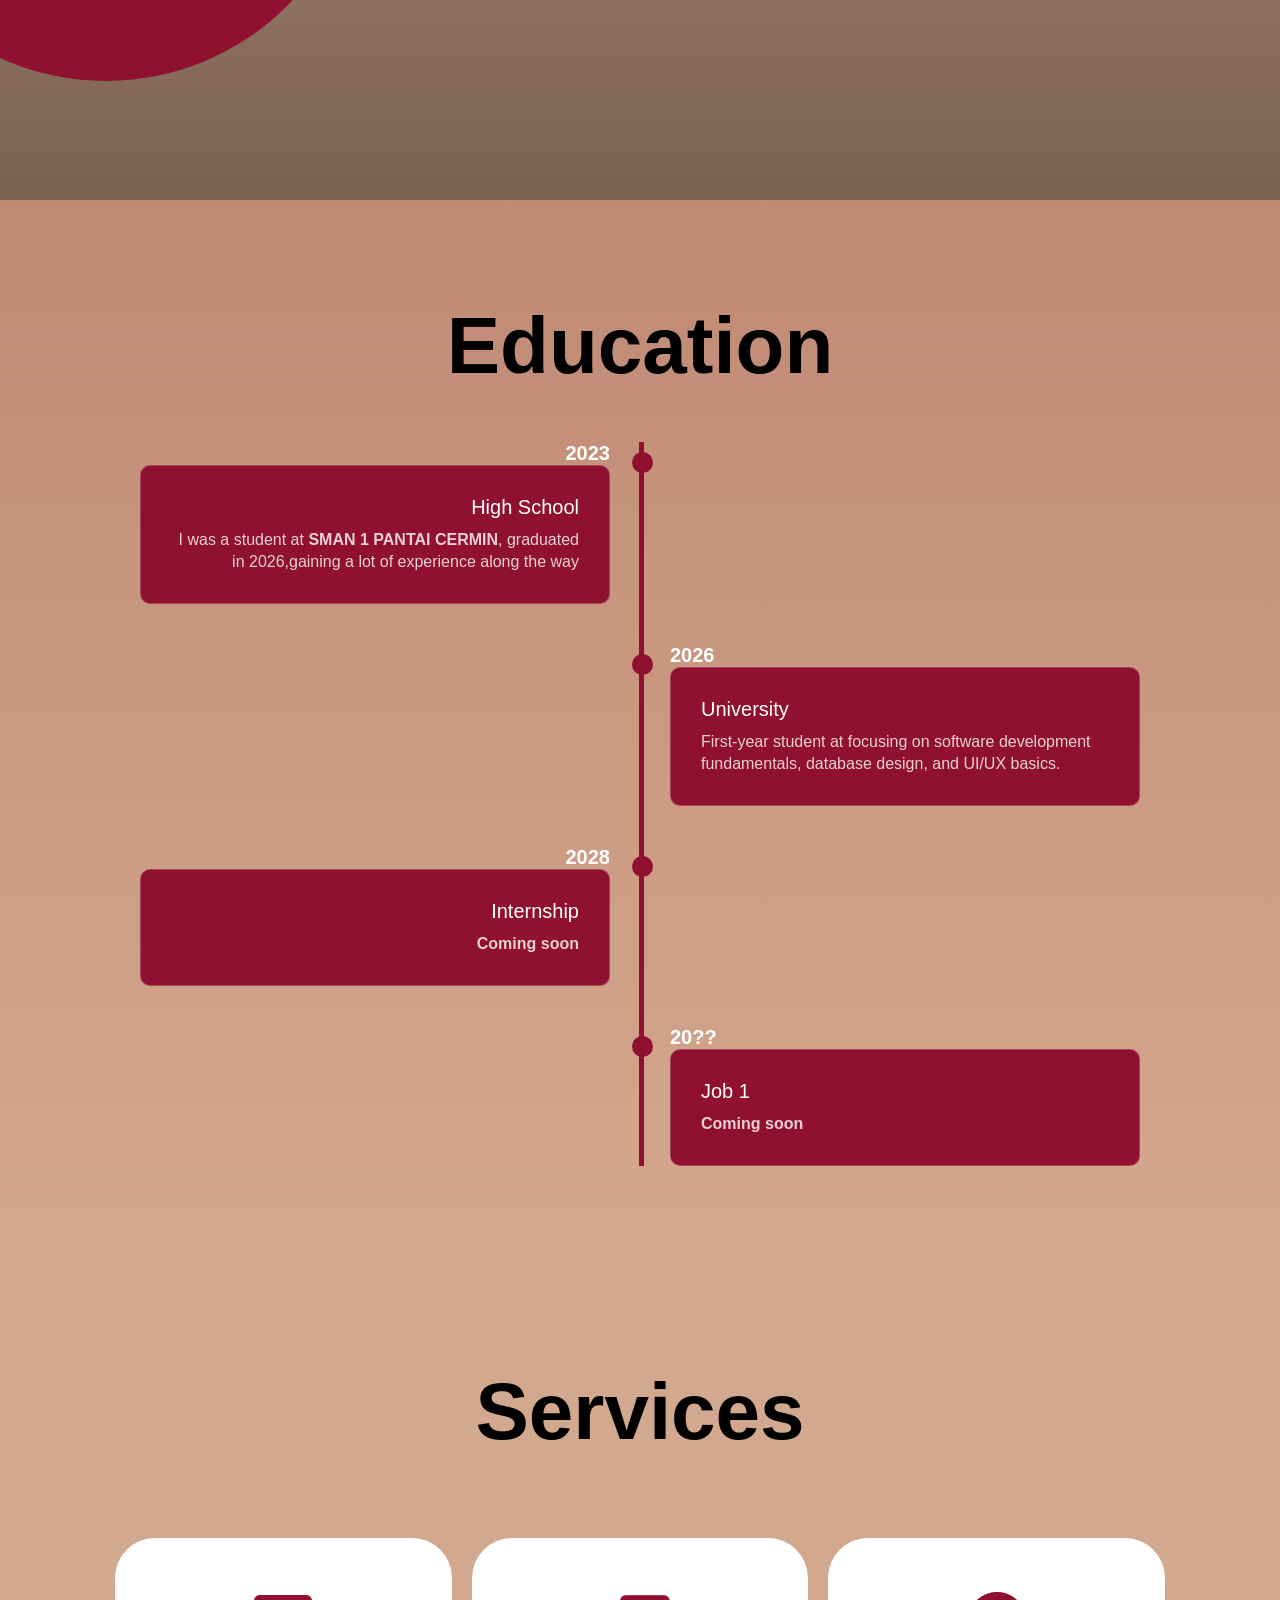
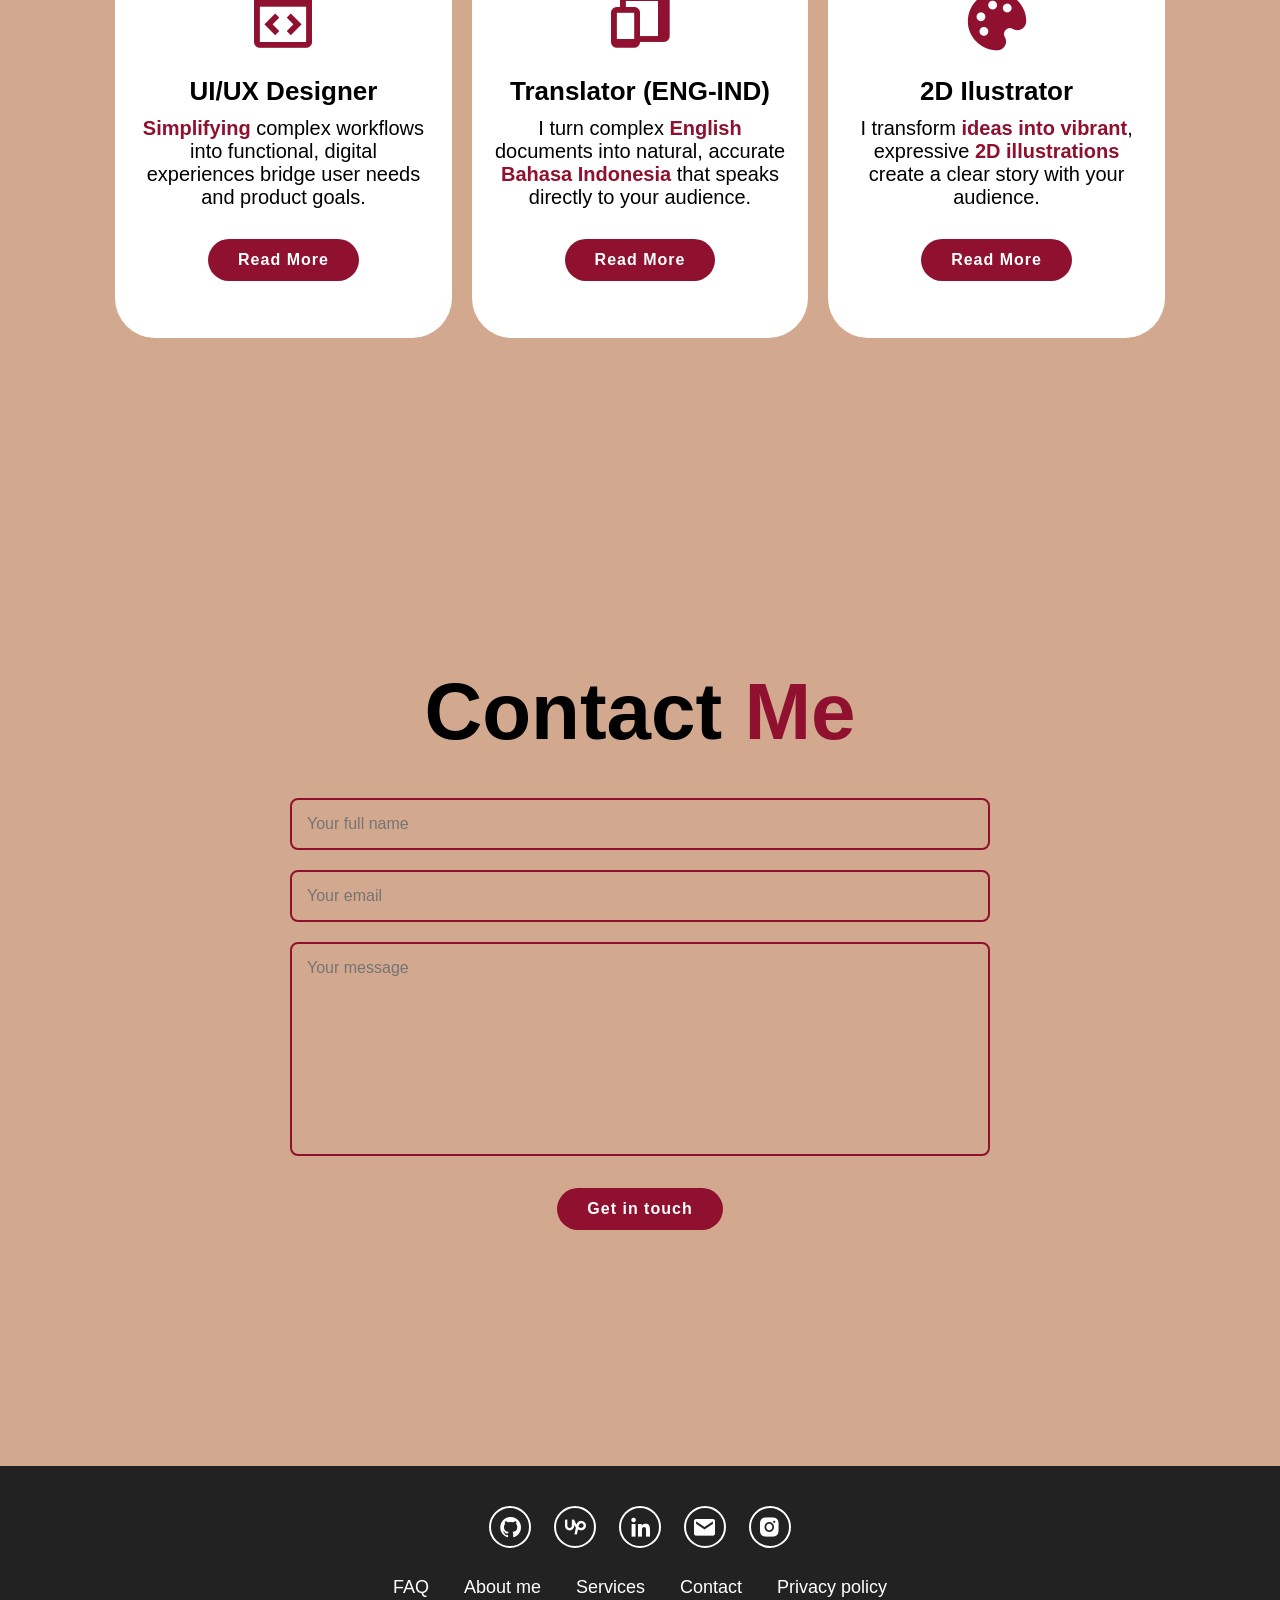
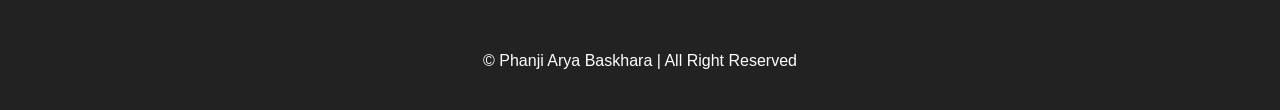
==== commit a31303d0: "index.html" ====
--- a/index.html
+++ b/index.html
@@ -187,6 +187,7 @@
     <footer class="footer">
         <div class="social">
             <a href="https://github.com/brosilomilo"><i class='bx bxl-github'></i></a>
+            <a href="https://www.upwork.com/freelancers/~01bf50e841dba14cef"><i class='bx bxl-upwork'></i></a>
                 <a href="https://www.linkedin.com/in/phanji-arya-baskhara-020354438 "><i
                         class='bx bxl-linkedin'></i></a>
                 <a href="mailto:panjiaryab@gmail.com"><i class='bx bxs-envelope'></i></a>
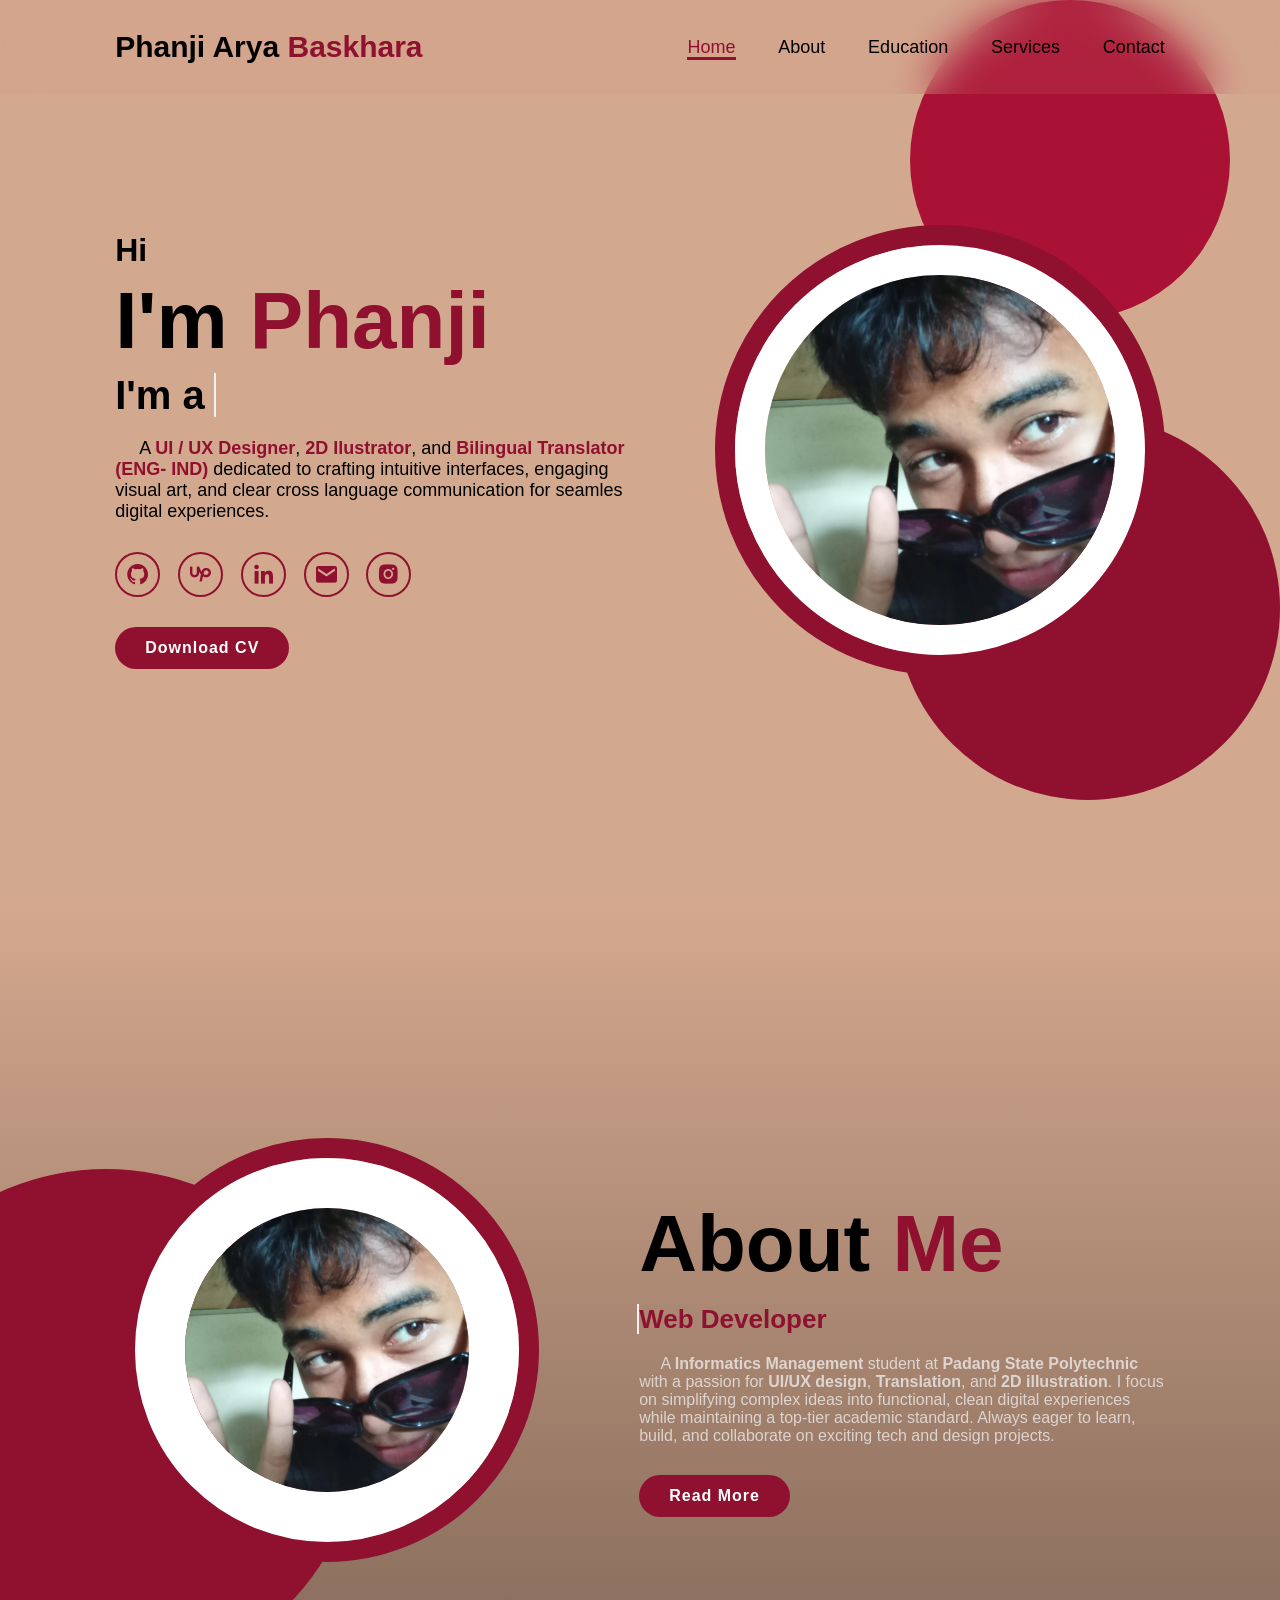
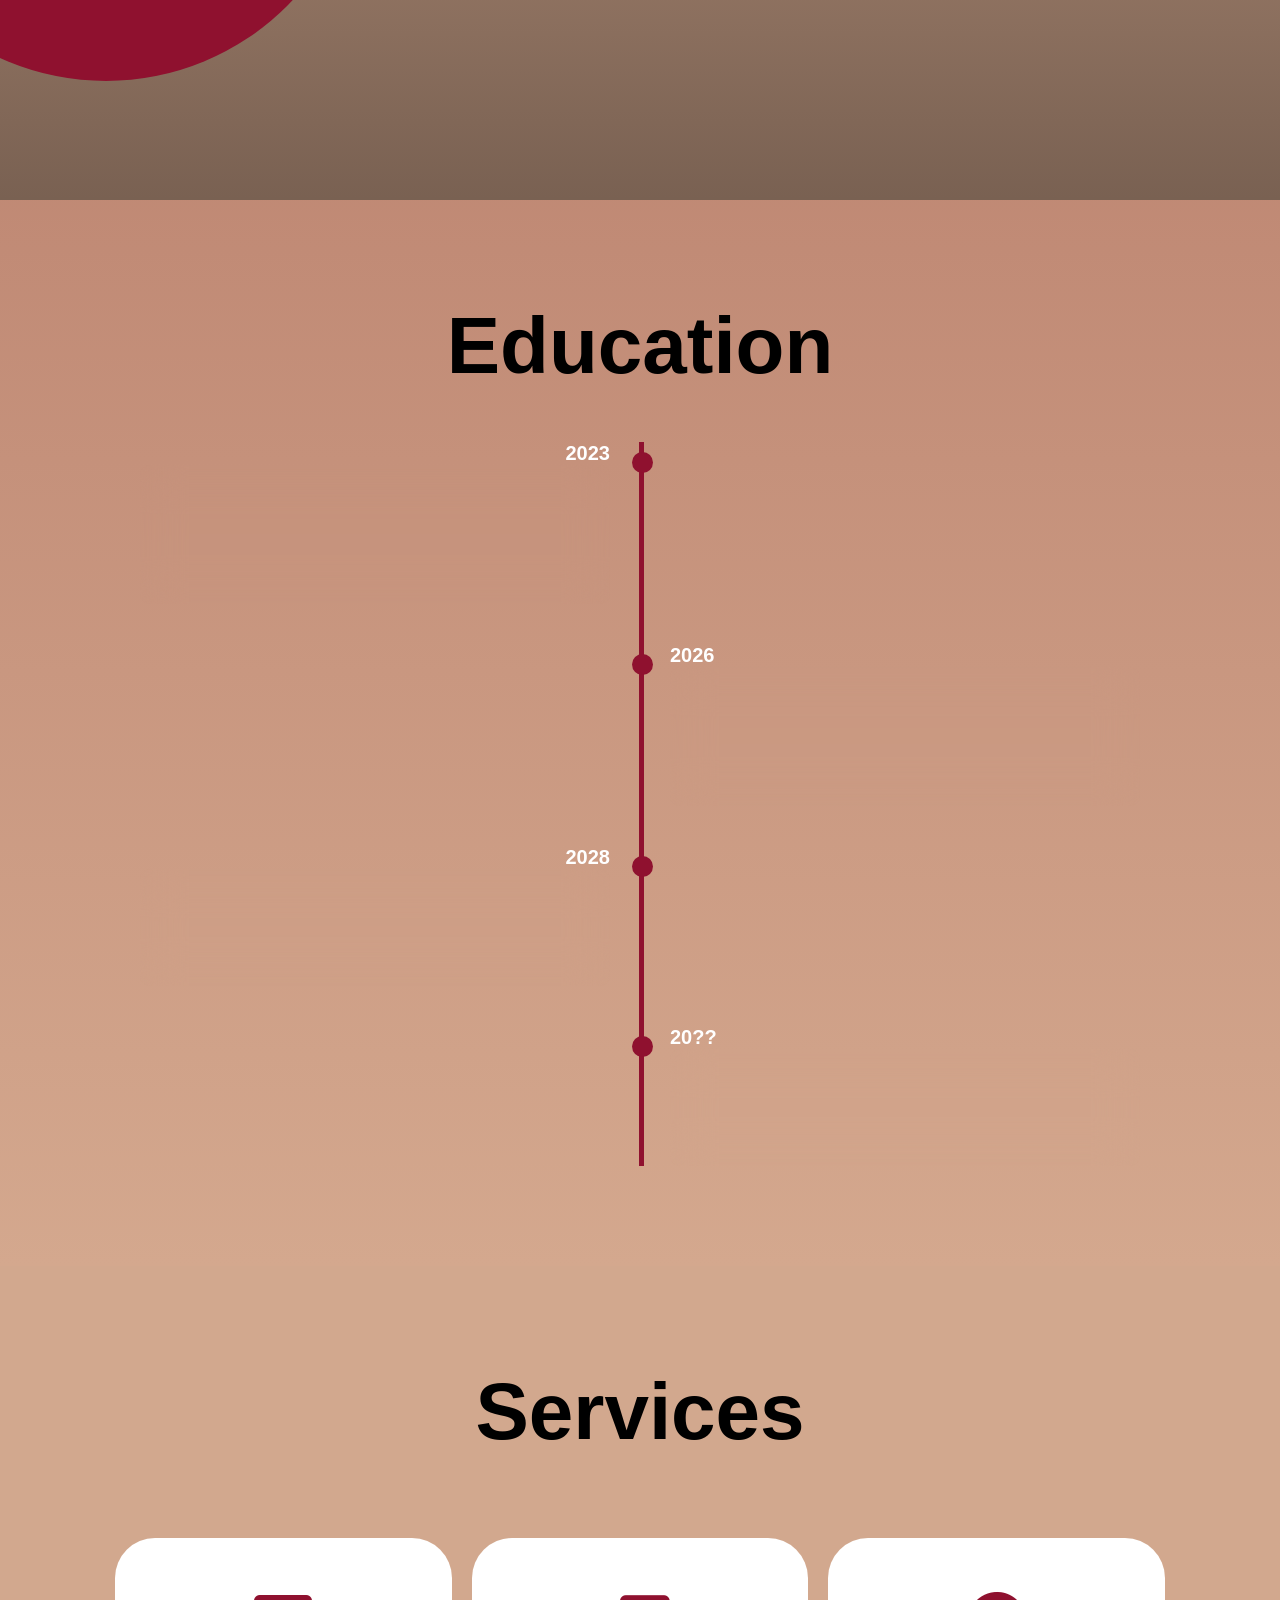
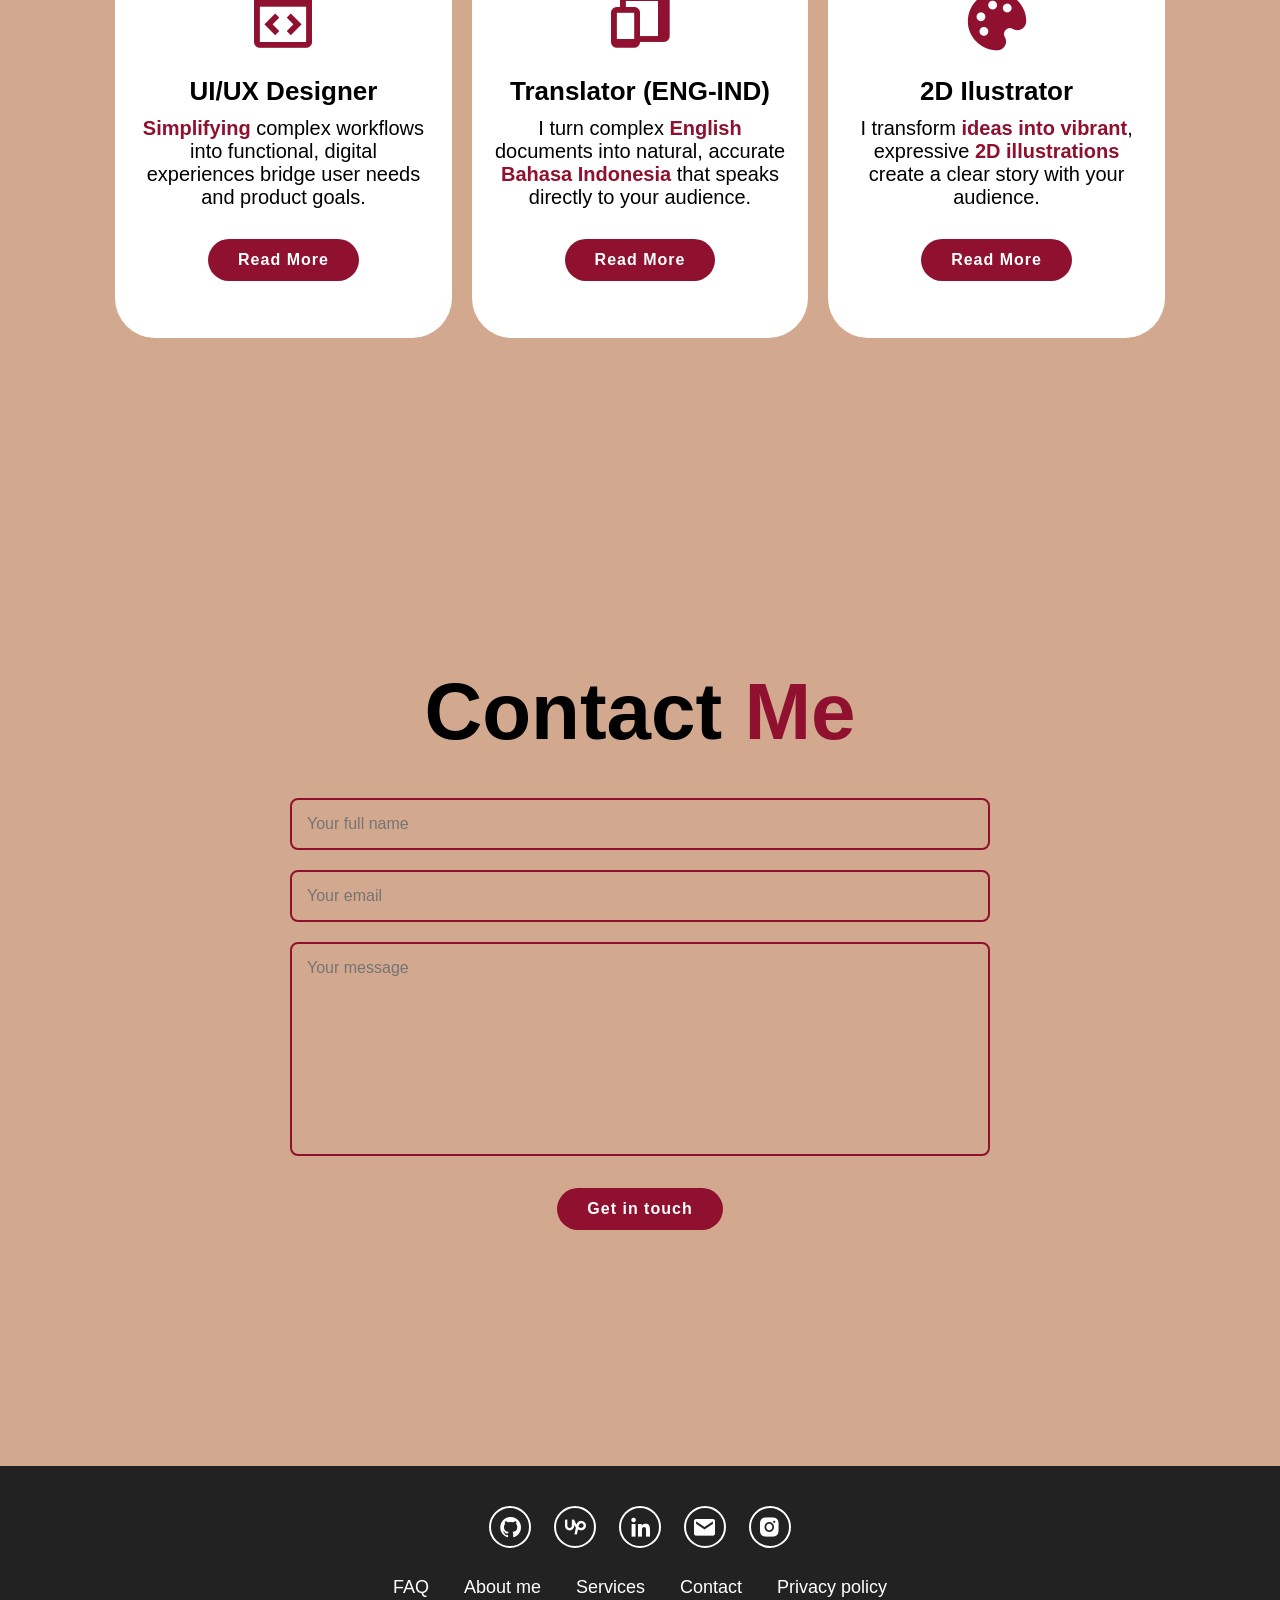
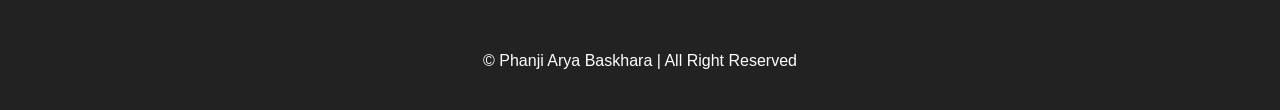
==== commit c5dbbef6: "index.html" ====
--- a/index.html
+++ b/index.html
@@ -7,6 +7,7 @@
     <title>brosilomilo</title>
     <link rel="stylesheet" href="style.css">
     <link href='https://unpkg.com/boxicons@2.1.4/css/boxicons.min.css' rel='stylesheet'>
+    <link rel="icon" type="image/png" href="assets/pict/webicon.png">
 </head>
 
 <body>
@@ -54,7 +55,7 @@
                 <a href="https://www.instagram.com/themcallme.panji"><i class='bx bxl-instagram-alt'></i></a>
             </div>
 
-            <a href="#" class="btn">Download CV</a>
+            <a href="CV.html" class="btn">Download CV</a>
         </div>
         <div class="home-img">
             <img src="assets/pict/pan.jpeg" alt="">
